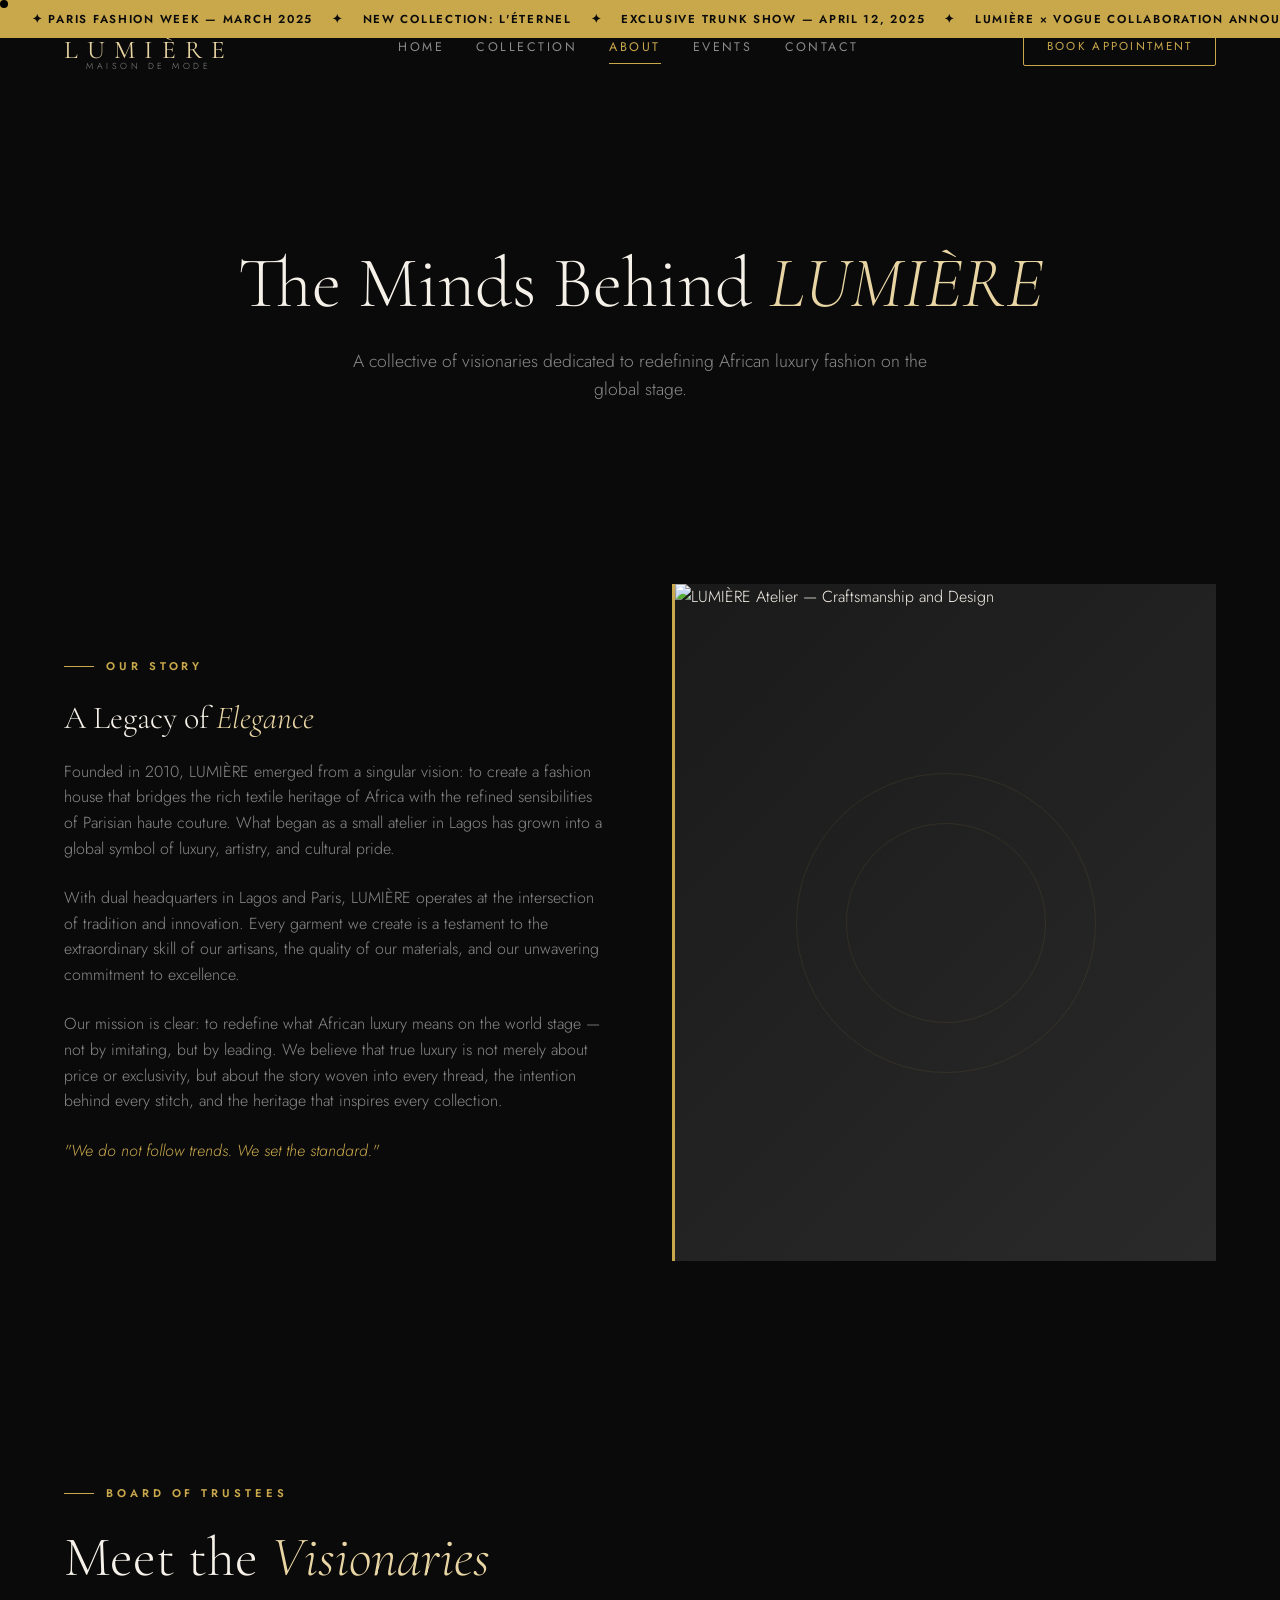
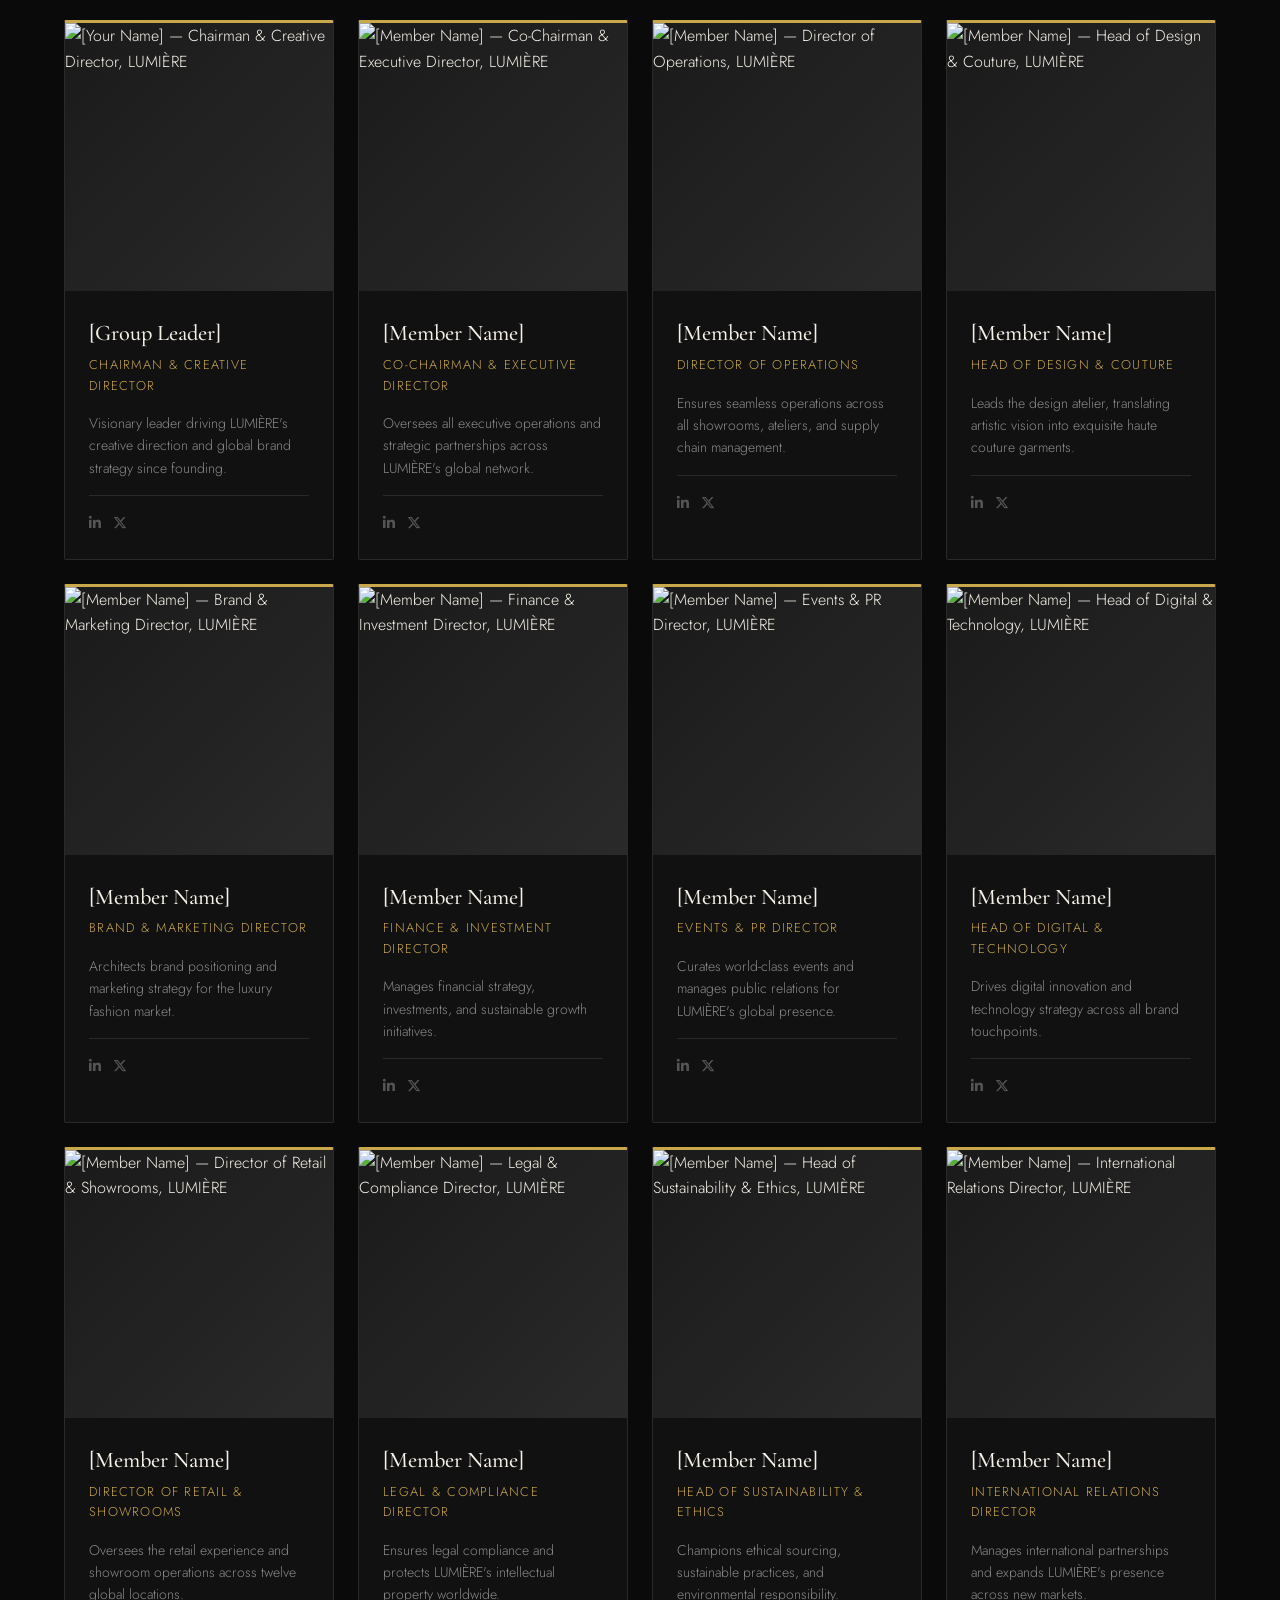
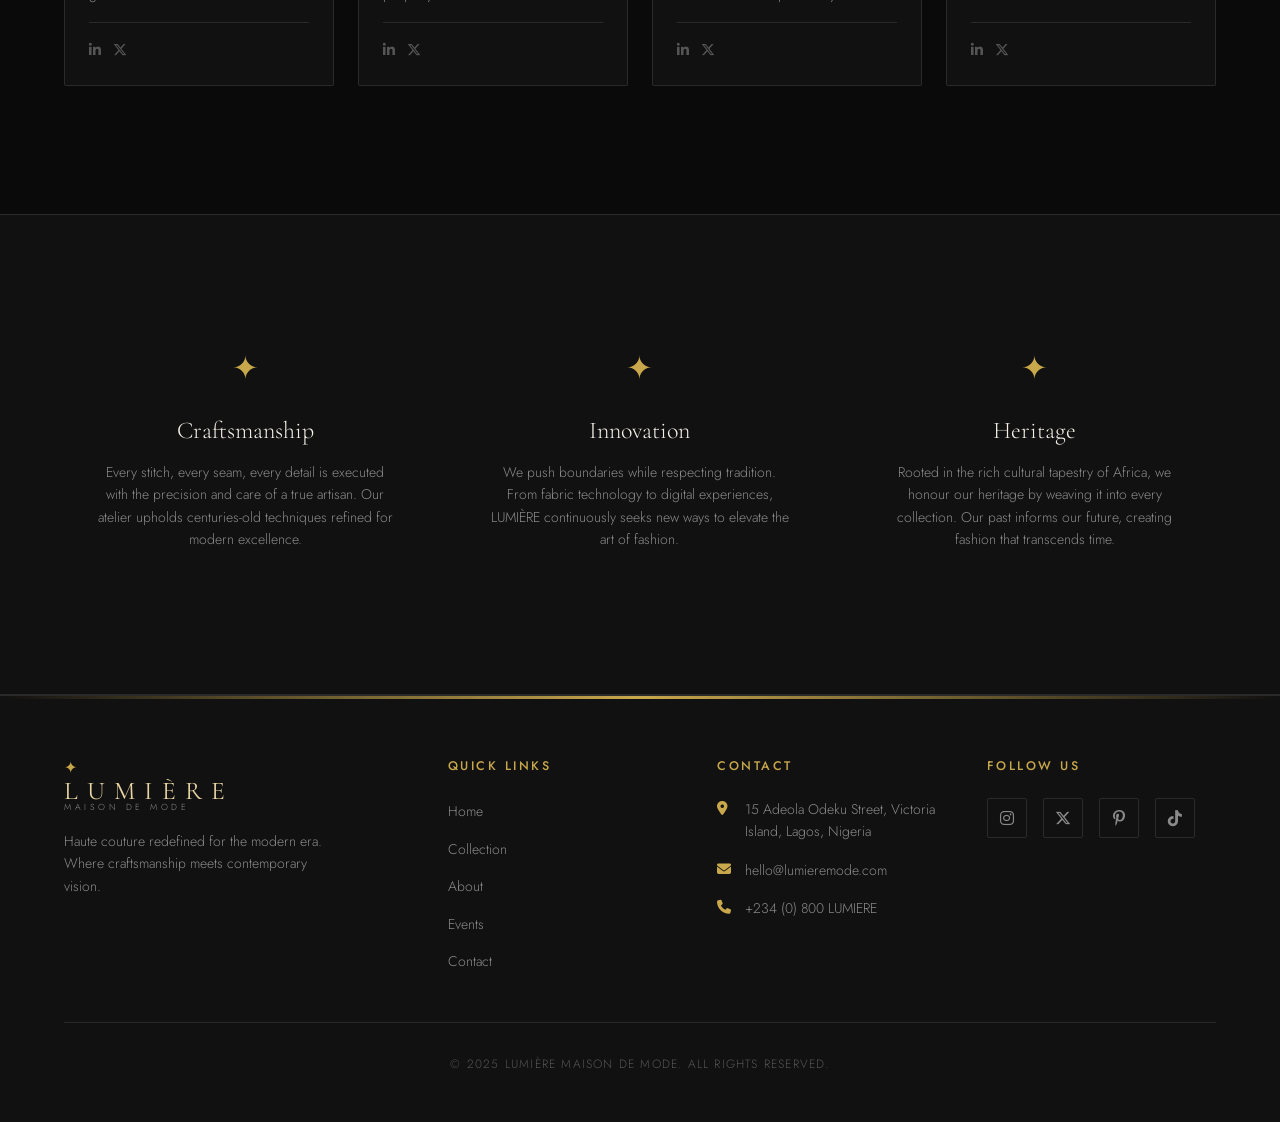
==== about.html @ 755206e6 "Initial commit: Complete LUMIÈRE fashion house website with Unsplash images" ====
<!DOCTYPE html>
<html lang="en">
<head>
  <meta charset="UTF-8">
  <meta name="viewport" content="width=device-width, initial-scale=1.0">
  <meta name="description" content="About LUMIÈRE — Meet the visionary Board of Trustees behind Africa's premier luxury fashion house.">
  <meta property="og:title" content="About — LUMIÈRE">
  <meta property="og:description" content="A collective of visionaries dedicated to redefining African luxury fashion on the global stage.">
  <meta name="theme-color" content="#0a0a0a">
  <link rel="icon" type="image/svg+xml" href="data:image/svg+xml,<svg xmlns='http://www.w3.org/2000/svg' viewBox='0 0 100 100'><text y='.9em' font-size='90' fill='%23C9A84C'>✦</text></svg>">
  <title>About — LUMIÈRE</title>
  <link rel="preconnect" href="https://fonts.googleapis.com">
  <link rel="preconnect" href="https://fonts.gstatic.com" crossorigin>
  <link href="https://fonts.googleapis.com/css2?family=Cormorant+Garamond:ital,wght@0,300;0,400;0,500;0,600;0,700;1,300;1,400;1,500;1,600;1,700&family=Jost:wght@300;400;500;600&display=swap" rel="stylesheet">
  <link rel="stylesheet" href="https://cdnjs.cloudflare.com/ajax/libs/font-awesome/6.5.0/css/all.min.css">
  <link rel="stylesheet" href="css/style.css">
</head>
<body>

  <!-- Preloader -->
  <div class="preloader">
    <div class="preloader-mark">✦</div>
    <div class="preloader-text">LUMIÈRE</div>
  </div>

  <!-- Navigation -->
  <nav class="navbar">
    <div class="container">
      <a href="index.html" class="logo">
        <span class="logo-mark">✦</span>
        <span class="logo-text">LUMIÈRE</span>
        <span class="logo-sub">MAISON DE MODE</span>
      </a>
      <ul class="nav-links">
        <li><a href="index.html">Home</a></li>
        <li><a href="products.html">Collection</a></li>
        <li><a href="about.html">About</a></li>
        <li><a href="events.html">Events</a></li>
        <li><a href="contact.html">Contact</a></li>
      </ul>
      <a href="contact.html#appointment" class="nav-cta">Book Appointment</a>
      <button class="hamburger" aria-label="Toggle menu">
        <span></span>
        <span></span>
        <span></span>
      </button>
    </div>
  </nav>

  <!-- Mobile Nav -->
  <div class="mobile-nav">
    <a href="index.html">Home</a>
    <a href="products.html">Collection</a>
    <a href="about.html">About</a>
    <a href="events.html">Events</a>
    <a href="contact.html">Contact</a>
    <a href="contact.html#appointment" class="nav-cta" style="margin-top: 1rem;">Book Appointment</a>
  </div>

  <!-- Marquee Ticker -->
  <div class="marquee-wrapper">
    <div class="marquee-track">
      <span>✦ PARIS FASHION WEEK — MARCH 2025 &nbsp;&nbsp; ✦ &nbsp;&nbsp; NEW COLLECTION: L'ÉTERNEL &nbsp;&nbsp; ✦ &nbsp;&nbsp; EXCLUSIVE TRUNK SHOW — APRIL 12, 2025 &nbsp;&nbsp; ✦ &nbsp;&nbsp; LUMIÈRE × VOGUE COLLABORATION ANNOUNCED &nbsp;&nbsp; ✦ &nbsp;&nbsp; SPRING/SUMMER LOOKBOOK NOW AVAILABLE &nbsp;&nbsp;</span>
    </div>
  </div>

  <main>

    <!-- ===== PAGE HERO ===== -->
    <section class="page-hero" style="background-image: url('https://images.unsplash.com/photo-1441986300917-64674bd600d8?auto=format&fit=crop&w=1920&q=90'); background-size: cover; background-position: center;">
      <div class="container">
        <h1>The Minds Behind <em>LUMIÈRE</em></h1>
        <p>A collective of visionaries dedicated to redefining African luxury fashion on the global stage.</p>
      </div>
    </section>

    <!-- ===== BRAND STORY ===== -->
    <section class="section">
      <div class="container">
        <div class="brand-story reveal">
          <div class="brand-story-text">
            <span class="section-label">OUR STORY</span>
            <h3>A Legacy of <em>Elegance</em></h3>
            <p>Founded in 2010, LUMIÈRE emerged from a singular vision: to create a fashion house that bridges the rich textile heritage of Africa with the refined sensibilities of Parisian haute couture. What began as a small atelier in Lagos has grown into a global symbol of luxury, artistry, and cultural pride.</p>
            <p>With dual headquarters in Lagos and Paris, LUMIÈRE operates at the intersection of tradition and innovation. Every garment we create is a testament to the extraordinary skill of our artisans, the quality of our materials, and our unwavering commitment to excellence.</p>
            <p>Our mission is clear: to redefine what African luxury means on the world stage — not by imitating, but by leading. We believe that true luxury is not merely about price or exclusivity, but about the story woven into every thread, the intention behind every stitch, and the heritage that inspires every collection.</p>
            <p style="color: var(--color-gold); font-style: italic;">"We do not follow trends. We set the standard."</p>
          </div>
          <div class="brand-story-decorative" style="height:auto;border-left:3px solid var(--color-gold);padding:0;">
            <img src="https://images.unsplash.com/photo-1558618666-fcd25c85cd64?auto=format&fit=crop&w=800&q=85" alt="LUMIÈRE Atelier — Craftsmanship and Design" loading="lazy" style="width:100%;aspect-ratio:4/5;object-fit:cover;">
          </div>
        </div>
      </div>
    </section>

    <!-- ===== BOARD OF TRUSTEES ===== -->
    <section class="section-lg" style="background: var(--color-bg);">
      <div class="container">
        <span class="section-label reveal">BOARD OF TRUSTEES</span>
        <h2 class="section-heading reveal">Meet the <em>Visionaries</em></h2>

        <!-- 
          BOARD OF TRUSTEES — IMAGE PLACEHOLDERS
          These portrait images are temporary placeholders from Unsplash.
          Replace each image src with the actual photo of the corresponding 
          group member before final submission.
          Simply upload your photos to the /images/ folder and update 
          the src attribute on each <img> tag in this section.
        -->
        <div class="board-grid">

          <!-- Member 1 -->
          <div class="member-card reveal">
            <div class="member-photo">
              <img src="https://images.unsplash.com/photo-1560250097-0b93528c311a?auto=format&fit=crop&w=500&q=85" alt="[Your Name] — Chairman & Creative Director, LUMIÈRE" loading="lazy" style="width:100%;height:100%;object-fit:cover;object-position:top center;">
            </div>
            <div class="member-info">
              <div class="member-name">[Group Leader]</div>
              <div class="member-title">Chairman & Creative Director</div>
              <p class="member-bio">Visionary leader driving LUMIÈRE's creative direction and global brand strategy since founding.</p>
              <div class="member-divider"></div>
              <div class="member-social">
                <a href="#" aria-label="LinkedIn"><i class="fa-brands fa-linkedin-in"></i></a>
                <a href="#" aria-label="Twitter"><i class="fa-brands fa-x-twitter"></i></a>
              </div>
            </div>
          </div>

          <!-- Member 2 -->
          <div class="member-card reveal">
            <div class="member-photo">
              <img src="https://images.unsplash.com/photo-1573496359142-b8d87734a5a2?auto=format&fit=crop&w=500&q=85" alt="[Member Name] — Co-Chairman & Executive Director, LUMIÈRE" loading="lazy" style="width:100%;height:100%;object-fit:cover;object-position:top center;">
            </div>
            <div class="member-info">
              <div class="member-name">[Member Name]</div>
              <div class="member-title">Co-Chairman & Executive Director</div>
              <p class="member-bio">Oversees all executive operations and strategic partnerships across LUMIÈRE's global network.</p>
              <div class="member-divider"></div>
              <div class="member-social">
                <a href="#" aria-label="LinkedIn"><i class="fa-brands fa-linkedin-in"></i></a>
                <a href="#" aria-label="Twitter"><i class="fa-brands fa-x-twitter"></i></a>
              </div>
            </div>
          </div>

          <!-- Member 3 -->
          <div class="member-card reveal">
            <div class="member-photo">
              <img src="https://images.unsplash.com/photo-1472099645785-5658abf4ff4e?auto=format&fit=crop&w=500&q=85" alt="[Member Name] — Director of Operations, LUMIÈRE" loading="lazy" style="width:100%;height:100%;object-fit:cover;object-position:top center;">
            </div>
            <div class="member-info">
              <div class="member-name">[Member Name]</div>
              <div class="member-title">Director of Operations</div>
              <p class="member-bio">Ensures seamless operations across all showrooms, ateliers, and supply chain management.</p>
              <div class="member-divider"></div>
              <div class="member-social">
                <a href="#" aria-label="LinkedIn"><i class="fa-brands fa-linkedin-in"></i></a>
                <a href="#" aria-label="Twitter"><i class="fa-brands fa-x-twitter"></i></a>
              </div>
            </div>
          </div>

          <!-- Member 4 -->
          <div class="member-card reveal">
            <div class="member-photo">
              <img src="https://images.unsplash.com/photo-1580489944761-15a19d654956?auto=format&fit=crop&w=500&q=85" alt="[Member Name] — Head of Design & Couture, LUMIÈRE" loading="lazy" style="width:100%;height:100%;object-fit:cover;object-position:top center;">
            </div>
            <div class="member-info">
              <div class="member-name">[Member Name]</div>
              <div class="member-title">Head of Design & Couture</div>
              <p class="member-bio">Leads the design atelier, translating artistic vision into exquisite haute couture garments.</p>
              <div class="member-divider"></div>
              <div class="member-social">
                <a href="#" aria-label="LinkedIn"><i class="fa-brands fa-linkedin-in"></i></a>
                <a href="#" aria-label="Twitter"><i class="fa-brands fa-x-twitter"></i></a>
              </div>
            </div>
          </div>

          <!-- Member 5 -->
          <div class="member-card reveal">
            <div class="member-photo">
              <img src="https://images.unsplash.com/photo-1598550874175-4d0ef436c909?auto=format&fit=crop&w=500&q=85" alt="[Member Name] — Brand & Marketing Director, LUMIÈRE" loading="lazy" style="width:100%;height:100%;object-fit:cover;object-position:top center;">
            </div>
            <div class="member-info">
              <div class="member-name">[Member Name]</div>
              <div class="member-title">Brand & Marketing Director</div>
              <p class="member-bio">Architects brand positioning and marketing strategy for the luxury fashion market.</p>
              <div class="member-divider"></div>
              <div class="member-social">
                <a href="#" aria-label="LinkedIn"><i class="fa-brands fa-linkedin-in"></i></a>
                <a href="#" aria-label="Twitter"><i class="fa-brands fa-x-twitter"></i></a>
              </div>
            </div>
          </div>

          <!-- Member 6 -->
          <div class="member-card reveal">
            <div class="member-photo">
              <img src="https://images.unsplash.com/photo-1519085360753-af0119f7cbe7?auto=format&fit=crop&w=500&q=85" alt="[Member Name] — Finance & Investment Director, LUMIÈRE" loading="lazy" style="width:100%;height:100%;object-fit:cover;object-position:top center;">
            </div>
            <div class="member-info">
              <div class="member-name">[Member Name]</div>
              <div class="member-title">Finance & Investment Director</div>
              <p class="member-bio">Manages financial strategy, investments, and sustainable growth initiatives.</p>
              <div class="member-divider"></div>
              <div class="member-social">
                <a href="#" aria-label="LinkedIn"><i class="fa-brands fa-linkedin-in"></i></a>
                <a href="#" aria-label="Twitter"><i class="fa-brands fa-x-twitter"></i></a>
              </div>
            </div>
          </div>

          <!-- Member 7 -->
          <div class="member-card reveal">
            <div class="member-photo">
              <img src="https://images.unsplash.com/photo-1614644147798-f8c0fc9da7f6?auto=format&fit=crop&w=500&q=85" alt="[Member Name] — Events & PR Director, LUMIÈRE" loading="lazy" style="width:100%;height:100%;object-fit:cover;object-position:top center;">
            </div>
            <div class="member-info">
              <div class="member-name">[Member Name]</div>
              <div class="member-title">Events & PR Director</div>
              <p class="member-bio">Curates world-class events and manages public relations for LUMIÈRE's global presence.</p>
              <div class="member-divider"></div>
              <div class="member-social">
                <a href="#" aria-label="LinkedIn"><i class="fa-brands fa-linkedin-in"></i></a>
                <a href="#" aria-label="Twitter"><i class="fa-brands fa-x-twitter"></i></a>
              </div>
            </div>
          </div>

          <!-- Member 8 -->
          <div class="member-card reveal">
            <div class="member-photo">
              <img src="https://images.unsplash.com/photo-1500648767791-00dcc994a43e?auto=format&fit=crop&w=500&q=85" alt="[Member Name] — Head of Digital & Technology, LUMIÈRE" loading="lazy" style="width:100%;height:100%;object-fit:cover;object-position:top center;">
            </div>
            <div class="member-info">
              <div class="member-name">[Member Name]</div>
              <div class="member-title">Head of Digital & Technology</div>
              <p class="member-bio">Drives digital innovation and technology strategy across all brand touchpoints.</p>
              <div class="member-divider"></div>
              <div class="member-social">
                <a href="#" aria-label="LinkedIn"><i class="fa-brands fa-linkedin-in"></i></a>
                <a href="#" aria-label="Twitter"><i class="fa-brands fa-x-twitter"></i></a>
              </div>
            </div>
          </div>

          <!-- Member 9 -->
          <div class="member-card reveal">
            <div class="member-photo">
              <img src="https://images.unsplash.com/photo-1607746882042-944635dfe10e?auto=format&fit=crop&w=500&q=85" alt="[Member Name] — Director of Retail & Showrooms, LUMIÈRE" loading="lazy" style="width:100%;height:100%;object-fit:cover;object-position:top center;">
            </div>
            <div class="member-info">
              <div class="member-name">[Member Name]</div>
              <div class="member-title">Director of Retail & Showrooms</div>
              <p class="member-bio">Oversees the retail experience and showroom operations across twelve global locations.</p>
              <div class="member-divider"></div>
              <div class="member-social">
                <a href="#" aria-label="LinkedIn"><i class="fa-brands fa-linkedin-in"></i></a>
                <a href="#" aria-label="Twitter"><i class="fa-brands fa-x-twitter"></i></a>
              </div>
            </div>
          </div>

          <!-- Member 10 -->
          <div class="member-card reveal">
            <div class="member-photo">
              <img src="https://images.unsplash.com/photo-1506794778202-cad84cf45f1d?auto=format&fit=crop&w=500&q=85" alt="[Member Name] — Legal & Compliance Director, LUMIÈRE" loading="lazy" style="width:100%;height:100%;object-fit:cover;object-position:top center;">
            </div>
            <div class="member-info">
              <div class="member-name">[Member Name]</div>
              <div class="member-title">Legal & Compliance Director</div>
              <p class="member-bio">Ensures legal compliance and protects LUMIÈRE's intellectual property worldwide.</p>
              <div class="member-divider"></div>
              <div class="member-social">
                <a href="#" aria-label="LinkedIn"><i class="fa-brands fa-linkedin-in"></i></a>
                <a href="#" aria-label="Twitter"><i class="fa-brands fa-x-twitter"></i></a>
              </div>
            </div>
          </div>

          <!-- Member 11 -->
          <div class="member-card reveal">
            <div class="member-photo">
              <img src="https://images.unsplash.com/photo-1567532939604-b6b5b0db2604?auto=format&fit=crop&w=500&q=85" alt="[Member Name] — Head of Sustainability & Ethics, LUMIÈRE" loading="lazy" style="width:100%;height:100%;object-fit:cover;object-position:top center;">
            </div>
            <div class="member-info">
              <div class="member-name">[Member Name]</div>
              <div class="member-title">Head of Sustainability & Ethics</div>
              <p class="member-bio">Champions ethical sourcing, sustainable practices, and environmental responsibility.</p>
              <div class="member-divider"></div>
              <div class="member-social">
                <a href="#" aria-label="LinkedIn"><i class="fa-brands fa-linkedin-in"></i></a>
                <a href="#" aria-label="Twitter"><i class="fa-brands fa-x-twitter"></i></a>
              </div>
            </div>
          </div>

          <!-- Member 12 -->
          <div class="member-card reveal">
            <div class="member-photo">
              <img src="https://images.unsplash.com/photo-1504257432389-52343af06ae3?auto=format&fit=crop&w=500&q=85" alt="[Member Name] — International Relations Director, LUMIÈRE" loading="lazy" style="width:100%;height:100%;object-fit:cover;object-position:top center;">
            </div>
            <div class="member-info">
              <div class="member-name">[Member Name]</div>
              <div class="member-title">International Relations Director</div>
              <p class="member-bio">Manages international partnerships and expands LUMIÈRE's presence across new markets.</p>
              <div class="member-divider"></div>
              <div class="member-social">
                <a href="#" aria-label="LinkedIn"><i class="fa-brands fa-linkedin-in"></i></a>
                <a href="#" aria-label="Twitter"><i class="fa-brands fa-x-twitter"></i></a>
              </div>
            </div>
          </div>

        </div>
      </div>
    </section>

    <!-- ===== VALUES ===== -->
    <section class="section" style="background: var(--color-surface); border-top: 1px solid var(--color-border); border-bottom: 1px solid var(--color-border);">
      <div class="container">
        <div class="values-grid">
          <div class="value-item reveal">
            <div class="value-icon">✦</div>
            <h3>Craftsmanship</h3>
            <p>Every stitch, every seam, every detail is executed with the precision and care of a true artisan. Our atelier upholds centuries-old techniques refined for modern excellence.</p>
          </div>
          <div class="value-item reveal">
            <div class="value-icon">✦</div>
            <h3>Innovation</h3>
            <p>We push boundaries while respecting tradition. From fabric technology to digital experiences, LUMIÈRE continuously seeks new ways to elevate the art of fashion.</p>
          </div>
          <div class="value-item reveal">
            <div class="value-icon">✦</div>
            <h3>Heritage</h3>
            <p>Rooted in the rich cultural tapestry of Africa, we honour our heritage by weaving it into every collection. Our past informs our future, creating fashion that transcends time.</p>
          </div>
        </div>
      </div>
    </section>

  </main>

  <!-- Footer -->
  <footer class="footer">
    <div class="container">
      <div class="footer-grid">
        <div class="footer-brand">
          <div class="logo">
            <span class="logo-mark">✦</span>
            <span class="logo-text">LUMIÈRE</span>
            <span class="logo-sub">MAISON DE MODE</span>
          </div>
          <p>Haute couture redefined for the modern era. Where craftsmanship meets contemporary vision.</p>
        </div>
        <div class="footer-links">
          <h4>Quick Links</h4>
          <ul>
            <li><a href="index.html">Home</a></li>
            <li><a href="products.html">Collection</a></li>
            <li><a href="about.html">About</a></li>
            <li><a href="events.html">Events</a></li>
            <li><a href="contact.html">Contact</a></li>
          </ul>
        </div>
        <div class="footer-contact">
          <h4>Contact</h4>
          <div class="footer-contact-item">
            <i class="fa-solid fa-location-dot"></i>
            <span>15 Adeola Odeku Street, Victoria Island, Lagos, Nigeria</span>
          </div>
          <div class="footer-contact-item">
            <i class="fa-solid fa-envelope"></i>
            <span>hello@lumieremode.com</span>
          </div>
          <div class="footer-contact-item">
            <i class="fa-solid fa-phone"></i>
            <span>+234 (0) 800 LUMIERE</span>
          </div>
        </div>
        <div class="footer-social">
          <h4>Follow Us</h4>
          <div class="footer-social-links">
            <a href="#" aria-label="Instagram"><i class="fa-brands fa-instagram"></i></a>
            <a href="#" aria-label="Twitter / X"><i class="fa-brands fa-x-twitter"></i></a>
            <a href="#" aria-label="Pinterest"><i class="fa-brands fa-pinterest-p"></i></a>
            <a href="#" aria-label="TikTok"><i class="fa-brands fa-tiktok"></i></a>
          </div>
        </div>
      </div>
      <div class="footer-bottom">
        <p>© 2025 LUMIÈRE Maison de Mode. All Rights Reserved.</p>
      </div>
    </div>
  </footer>

  <script src="js/main.js"></script>
</body>
</html>
---- css/style.css ----
/* ============================================
   LUMIÈRE — Maison de Mode
   Complete Stylesheet
   ============================================
   TABLE OF CONTENTS
   1. CSS Custom Properties (Variables)
   2. CSS Reset & Base
   3. Typography
   4. Layout Utilities
   5. Buttons
   6. Navigation
   7. Marquee Ticker
   8. Hero Sections
   9. Cards & Grid Components
   10. Forms & Inputs
   11. Modals & Overlays
   12. Footer
   13. Animations & Transitions
   14. Page-Specific: Home
   15. Page-Specific: Products
   16. Page-Specific: About
   17. Page-Specific: Events
   18. Page-Specific: Contact
   19. Page-Specific: DOM
   20. Responsive — Tablet (max-width: 1024px)
   21. Responsive — Mobile (max-width: 768px)
   22. Responsive — Small Mobile (max-width: 480px)
   ============================================ */

/* ============================================
   1. CSS Custom Properties (Variables)
   ============================================ */
:root {
  /* Colors */
  --color-bg: #0a0a0a;
  --color-surface: #111111;
  --color-surface-2: #1a1a1a;
  --color-border: #2a2a2a;
  --color-gold: #C9A84C;
  --color-gold-light: #E8D5A3;
  --color-gold-glow: rgba(201, 168, 76, 0.15);
  --color-text: #F5F0E8;
  --color-text-muted: #8A8A8A;
  --color-text-dim: #555555;
  --color-white: #ffffff;
  --color-danger: #e05555;

  /* Typography */
  --font-display: 'Cormorant Garamond', Georgia, serif;
  --font-body: 'Jost', sans-serif;

  --text-xs: 0.75rem;
  --text-sm: 0.875rem;
  --text-base: 1rem;
  --text-lg: 1.125rem;
  --text-xl: 1.25rem;
  --text-2xl: 1.5rem;
  --text-3xl: 2rem;
  --text-4xl: 2.75rem;
  --text-5xl: 3.75rem;
  --text-6xl: 5rem;
  --text-hero: clamp(3.5rem, 8vw, 7rem);

  --leading-tight: 1.1;
  --leading-normal: 1.6;
  --tracking-wide: 0.1em;
  --tracking-wider: 0.2em;
  --tracking-widest: 0.35em;

  /* Spacing */
  --space-1: 0.25rem;
  --space-2: 0.5rem;
  --space-3: 0.75rem;
  --space-4: 1rem;
  --space-6: 1.5rem;
  --space-8: 2rem;
  --space-10: 2.5rem;
  --space-12: 3rem;
  --space-16: 4rem;
  --space-20: 5rem;
  --space-24: 6rem;
  --space-32: 8rem;

  /* Layout */
  --container-max: 1320px;
  --container-padding: clamp(1.5rem, 5vw, 4rem);
  --border-radius: 2px;

  /* Shadows & Effects */
  --shadow-gold: 0 0 40px rgba(201, 168, 76, 0.12);
  --shadow-card: 0 8px 40px rgba(0, 0, 0, 0.5);

  /* Transitions */
  --transition-fast: 0.2s ease;
  --transition-base: 0.35s ease;
  --transition-slow: 0.6s cubic-bezier(0.25, 0.46, 0.45, 0.94);
}

/* ============================================
   2. CSS Reset & Base
   ============================================ */
*, *::before, *::after {
  box-sizing: border-box;
  margin: 0;
  padding: 0;
}

html {
  scroll-behavior: smooth;
  -webkit-text-size-adjust: 100%;
}

body {
  background: var(--color-bg);
  color: var(--color-text);
  font-family: var(--font-body);
  font-weight: 300;
  font-size: var(--text-base);
  line-height: var(--leading-normal);
  overflow-x: hidden;
  -webkit-font-smoothing: antialiased;
  -moz-osx-font-smoothing: grayscale;
}

img, picture, video, canvas, svg {
  display: block;
  max-width: 100%;
}

img {
  object-fit: cover;
  opacity: 0;
  transition: opacity 0.5s ease;
}

img.loaded {
  opacity: 1;
}

input, button, textarea, select {
  font: inherit;
}

a {
  text-decoration: none;
  color: inherit;
}

ul, ol {
  list-style: none;
}

button {
  cursor: pointer;
  border: none;
  background: none;
}

/* Custom Scrollbar */
::-webkit-scrollbar {
  width: 8px;
}

::-webkit-scrollbar-track {
  background: var(--color-bg);
}

::-webkit-scrollbar-thumb {
  background: var(--color-gold);
  border-radius: 4px;
}

::-webkit-scrollbar-thumb:hover {
  background: var(--color-gold-light);
}

/* Selection */
::selection {
  background: var(--color-gold);
  color: var(--color-bg);
}

::-moz-selection {
  background: var(--color-gold);
  color: var(--color-bg);
}

/* ============================================
   3. Typography
   ============================================ */
h1, h2, h3, h4, h5, h6 {
  font-family: var(--font-display);
  font-weight: 300;
  line-height: var(--leading-tight);
}

h1 { font-size: var(--text-hero); }
h2 { font-size: clamp(2.2rem, 5vw, 3.5rem); }
h3 { font-size: var(--text-3xl); }
h4 { font-size: var(--text-2xl); }
h5 { font-size: var(--text-xl); }
h6 { font-size: var(--text-lg); }

p {
  margin-bottom: var(--space-4);
  color: var(--color-text-muted);
}

em {
  font-style: italic;
  color: var(--color-gold-light);
}

.section-label {
  font-family: var(--font-body);
  font-weight: 600;
  font-size: 0.7rem;
  letter-spacing: var(--tracking-widest);
  text-transform: uppercase;
  color: var(--color-gold);
  display: flex;
  align-items: center;
  gap: 0.75rem;
  margin-bottom: var(--space-6);
}

.section-label::before {
  content: '';
  width: 30px;
  height: 1px;
  background: var(--color-gold);
}

.section-heading {
  font-family: var(--font-display);
  font-size: clamp(2.2rem, 5vw, 3.5rem);
  font-weight: 300;
  color: var(--color-text);
  line-height: var(--leading-tight);
  margin-bottom: var(--space-8);
}

/* ============================================
   4. Layout Utilities
   ============================================ */
.container {
  max-width: var(--container-max);
  margin: 0 auto;
  padding-left: var(--container-padding);
  padding-right: var(--container-padding);
}

.section {
  padding: var(--space-24) 0;
}

.section-lg {
  padding: var(--space-32) 0;
}

.text-center {
  text-align: center;
}

.flex {
  display: flex;
}

.flex-center {
  display: flex;
  align-items: center;
  justify-content: center;
}

.grid {
  display: grid;
}

/* ============================================
   5. Buttons
   ============================================ */
.btn-primary {
  display: inline-block;
  background: var(--color-gold);
  color: var(--color-bg);
  padding: 1rem 2.5rem;
  font-family: var(--font-body);
  font-weight: 600;
  font-size: 0.8rem;
  letter-spacing: var(--tracking-wider);
  text-transform: uppercase;
  border: none;
  border-radius: var(--border-radius);
  cursor: pointer;
  transition: all var(--transition-base);
  text-align: center;
}

.btn-primary:hover {
  background: var(--color-gold-light);
  transform: translateY(-2px);
  box-shadow: var(--shadow-gold);
}

.btn-primary:focus-visible {
  outline: 2px solid var(--color-gold);
  outline-offset: 3px;
}

.btn-outline {
  display: inline-block;
  border: 1px solid var(--color-gold);
  color: var(--color-gold);
  background: transparent;
  padding: 1rem 2.5rem;
  font-family: var(--font-body);
  font-weight: 600;
  font-size: 0.8rem;
  letter-spacing: var(--tracking-wider);
  text-transform: uppercase;
  border-radius: var(--border-radius);
  cursor: pointer;
  transition: all var(--transition-base);
  text-align: center;
}

.btn-outline:hover {
  background: var(--color-gold);
  color: var(--color-bg);
  transform: translateY(-2px);
  box-shadow: var(--shadow-gold);
}

.btn-outline:focus-visible {
  outline: 2px solid var(--color-gold);
  outline-offset: 3px;
}

.btn-ghost {
  display: inline-block;
  color: var(--color-text);
  background: transparent;
  border: none;
  padding: 1rem 0;
  font-family: var(--font-body);
  font-weight: 400;
  font-size: 0.8rem;
  letter-spacing: var(--tracking-wider);
  text-transform: uppercase;
  cursor: pointer;
  transition: all var(--transition-base);
}

.btn-ghost:hover {
  letter-spacing: 0.25em;
  color: var(--color-gold);
}

.btn-ghost:focus-visible {
  outline: 2px solid var(--color-gold);
  outline-offset: 3px;
}

.btn-sm {
  padding: 0.6rem 1.4rem;
  font-size: 0.72rem;
}

/* ============================================
   6. Navigation
   ============================================ */
.navbar {
  position: fixed;
  top: 0;
  left: 0;
  width: 100%;
  z-index: 1000;
  padding: 1.2rem 0;
  transition: all var(--transition-base);
}

.navbar.scrolled {
  background: rgba(10, 10, 10, 0.95);
  backdrop-filter: blur(20px);
  -webkit-backdrop-filter: blur(20px);
  border-bottom: 1px solid var(--color-border);
  padding: 0.8rem 0;
}

.navbar .container {
  display: flex;
  align-items: center;
  justify-content: space-between;
}

/* Logo */
.logo {
  display: flex;
  flex-direction: column;
  align-items: center;
  text-decoration: none;
  flex-shrink: 0;
}

.logo-mark {
  color: var(--color-gold);
  font-size: 1rem;
  line-height: 1;
  margin-bottom: 2px;
}

.logo-text {
  font-family: var(--font-display);
  font-size: 1.6rem;
  font-weight: 400;
  letter-spacing: 0.35em;
  color: var(--color-gold-light);
  line-height: 1;
}

.logo-sub {
  display: block;
  font-family: var(--font-body);
  font-weight: 300;
  font-size: 0.55rem;
  letter-spacing: 0.4em;
  color: var(--color-text-muted);
  text-transform: uppercase;
  text-align: center;
  margin-top: -4px;
}

/* Nav Links */
.nav-links {
  display: flex;
  align-items: center;
  gap: var(--space-8);
}

.nav-links a {
  font-family: var(--font-body);
  font-size: 0.78rem;
  font-weight: 400;
  letter-spacing: var(--tracking-wider);
  text-transform: uppercase;
  color: var(--color-text-muted);
  position: relative;
  padding: 0.5rem 0;
  transition: color var(--transition-base);
}

.nav-links a::after {
  content: '';
  position: absolute;
  bottom: 0;
  left: 0;
  width: 0;
  height: 1px;
  background: var(--color-gold);
  transition: width var(--transition-base);
}

.nav-links a:hover,
.nav-links a.active {
  color: var(--color-gold);
}

.nav-links a:hover::after,
.nav-links a.active::after {
  width: 100%;
}

/* Nav CTA */
.nav-cta {
  border: 1px solid var(--color-gold);
  color: var(--color-gold);
  background: transparent;
  padding: 0.6rem 1.4rem;
  font-family: var(--font-body);
  font-size: 0.72rem;
  font-weight: 400;
  letter-spacing: var(--tracking-wider);
  text-transform: uppercase;
  transition: all var(--transition-base);
  border-radius: var(--border-radius);
  display: inline-block;
}

.nav-cta:hover {
  background: var(--color-gold);
  color: var(--color-bg);
}

/* Hamburger */
.hamburger {
  display: none;
  flex-direction: column;
  justify-content: center;
  align-items: center;
  width: 30px;
  height: 24px;
  cursor: pointer;
  z-index: 1100;
  position: relative;
}

.hamburger span {
  display: block;
  width: 100%;
  height: 1.5px;
  background: var(--color-text);
  transition: all var(--transition-base);
  position: absolute;
}

.hamburger span:nth-child(1) { top: 0; }
.hamburger span:nth-child(2) { top: 50%; transform: translateY(-50%); }
.hamburger span:nth-child(3) { bottom: 0; }

.hamburger.active span:nth-child(1) {
  top: 50%;
  transform: translateY(-50%) rotate(45deg);
}

.hamburger.active span:nth-child(2) {
  opacity: 0;
}

.hamburger.active span:nth-child(3) {
  bottom: 50%;
  transform: translateY(50%) rotate(-45deg);
}

/* Mobile Nav Overlay */
.mobile-nav {
  position: fixed;
  top: 0;
  left: 0;
  width: 100%;
  height: 100%;
  background: rgba(10, 10, 10, 0.98);
  z-index: 1050;
  display: flex;
  flex-direction: column;
  align-items: center;
  justify-content: center;
  gap: var(--space-8);
  opacity: 0;
  visibility: hidden;
  transition: all var(--transition-slow);
}

.mobile-nav.open {
  opacity: 1;
  visibility: visible;
}

.mobile-nav a {
  font-family: var(--font-display);
  font-size: 2rem;
  font-weight: 300;
  color: var(--color-text);
  letter-spacing: var(--tracking-wide);
  opacity: 0;
  transform: translateY(30px);
  transition: all var(--transition-slow);
}

.mobile-nav.open a {
  opacity: 1;
  transform: translateY(0);
}

.mobile-nav.open a:nth-child(1) { transition-delay: 0.1s; }
.mobile-nav.open a:nth-child(2) { transition-delay: 0.15s; }
.mobile-nav.open a:nth-child(3) { transition-delay: 0.2s; }
.mobile-nav.open a:nth-child(4) { transition-delay: 0.25s; }
.mobile-nav.open a:nth-child(5) { transition-delay: 0.3s; }
.mobile-nav.open a:nth-child(6) { transition-delay: 0.35s; }

.mobile-nav a:hover {
  color: var(--color-gold);
}

/* ============================================
   7. Marquee Ticker
   ============================================ */
.marquee-wrapper {
  width: 100%;
  overflow: hidden;
  background: var(--color-gold);
  padding: 10px 0;
  position: relative;
  z-index: 999;
}

.marquee-track {
  display: flex;
  width: max-content;
  animation: marquee-scroll 40s linear infinite;
}

.marquee-track span {
  display: inline-block;
  white-space: nowrap;
  color: #0a0a0a;
  font-family: var(--font-body);
  font-size: 0.72rem;
  font-weight: 600;
  letter-spacing: 0.15em;
  text-transform: uppercase;
  padding: 0 var(--space-8);
}

@keyframes marquee-scroll {
  0% { transform: translateX(0); }
  100% { transform: translateX(-50%); }
}

/* ============================================
   8. Hero Sections
   ============================================ */
.hero {
  min-height: 100vh;
  display: flex;
  align-items: center;
  position: relative;
  overflow: hidden;
}

.hero::before {
  content: '';
  position: absolute;
  top: 0;
  left: 0;
  width: 100%;
  height: 100%;
  background: linear-gradient(
    135deg,
    rgba(10,10,10,0.85) 0%,
    rgba(10,10,10,0.5) 50%,
    rgba(10,10,10,0.75) 100%
  );
  pointer-events: none;
  z-index: 1;
}

.hero-watermark {
  position: absolute;
  top: -5%;
  right: -5%;
  font-family: var(--font-display);
  font-size: 25vw;
  font-weight: 700;
  color: rgba(255, 255, 255, 0.02);
  line-height: 1;
  pointer-events: none;
  z-index: 0;
  user-select: none;
}

.hero-content {
  position: relative;
  z-index: 2;
  max-width: 800px;
}

.hero h1 {
  margin-bottom: var(--space-6);
}

.hero h1 .line {
  display: block;
}

.hero-subtitle {
  font-family: var(--font-body);
  font-weight: 300;
  font-size: 1.1rem;
  color: var(--color-text-muted);
  max-width: 480px;
  margin-bottom: var(--space-10);
  line-height: var(--leading-normal);
}

.hero-buttons {
  display: flex;
  align-items: center;
  gap: var(--space-8);
  flex-wrap: wrap;
}

/* Scroll Indicator */
.scroll-indicator {
  position: absolute;
  bottom: var(--space-10);
  left: 50%;
  transform: translateX(-50%);
  z-index: 2;
  display: flex;
  flex-direction: column;
  align-items: center;
  gap: var(--space-2);
  animation: bounce 2s infinite;
}

.scroll-indicator span {
  font-size: 0.65rem;
  letter-spacing: var(--tracking-wider);
  text-transform: uppercase;
  color: var(--color-text-dim);
}

.scroll-indicator i {
  color: var(--color-gold);
  font-size: 1.2rem;
}

@keyframes bounce {
  0%, 20%, 50%, 80%, 100% { transform: translateX(-50%) translateY(0); }
  40% { transform: translateX(-50%) translateY(-10px); }
  60% { transform: translateX(-50%) translateY(-5px); }
}

/* Page Hero (shorter, for inner pages) */
.page-hero {
  min-height: 50vh;
  display: flex;
  align-items: center;
  justify-content: center;
  text-align: center;
  position: relative;
  overflow: hidden;
  padding-top: 120px;
}

.page-hero::before {
  content: '';
  position: absolute;
  top: 0;
  left: 0;
  width: 100%;
  height: 100%;
  background: linear-gradient(
    135deg,
    rgba(10,10,10,0.85) 0%,
    rgba(10,10,10,0.5) 50%,
    rgba(10,10,10,0.75) 100%
  );
  pointer-events: none;
  z-index: 1;
}

.page-hero .container {
  position: relative;
  z-index: 2;
}

.page-hero h1 {
  font-size: clamp(2.5rem, 6vw, 4.5rem);
  margin-bottom: var(--space-6);
}

.page-hero p {
  font-size: 1.1rem;
  color: var(--color-text-muted);
  max-width: 600px;
  margin: 0 auto;
}

/* Hero animation classes */
.hero-anim {
  opacity: 0;
  transform: translateY(40px);
  transition: opacity 0.9s cubic-bezier(0.25, 0.46, 0.45, 0.94),
              transform 0.9s cubic-bezier(0.25, 0.46, 0.45, 0.94);
}

.hero-anim.visible {
  opacity: 1;
  transform: translateY(0);
}

/* ============================================
   9. Cards & Grid Components
   ============================================ */

/* Placeholder Image */
.placeholder-img {
  width: 100%;
  height: 100%;
  background: linear-gradient(135deg, #1a1a1a, #2a2a2a);
  display: flex;
  align-items: center;
  justify-content: center;
  color: var(--color-gold);
  font-size: 2rem;
  position: relative;
}

.placeholder-img::after {
  content: '✦';
  font-size: 2.5rem;
  opacity: 0.3;
}

/* Generic Card */
.card {
  background: var(--color-surface);
  border: 1px solid var(--color-border);
  border-radius: var(--border-radius);
  overflow: hidden;
  transition: all var(--transition-base);
}

.card:hover {
  border-color: var(--color-gold);
  transform: translateY(-4px);
  box-shadow: var(--shadow-card);
}

/* ============================================
   10. Forms & Inputs
   ============================================ */
.form-group {
  margin-bottom: var(--space-6);
}

.form-label {
  display: block;
  font-family: var(--font-body);
  font-weight: 500;
  font-size: 0.78rem;
  letter-spacing: var(--tracking-wider);
  text-transform: uppercase;
  color: var(--color-text-muted);
  margin-bottom: 0.4rem;
}

.form-input,
.form-select,
.form-textarea {
  width: 100%;
  background: var(--color-surface-2);
  border: 1px solid var(--color-border);
  color: var(--color-text);
  padding: 0.875rem 1.2rem;
  font-family: var(--font-body);
  font-size: 0.95rem;
  border-radius: var(--border-radius);
  outline: none;
  transition: all var(--transition-base);
}

.form-input:focus,
.form-select:focus,
.form-textarea:focus {
  border-color: var(--color-gold);
  box-shadow: 0 0 0 3px var(--color-gold-glow);
}

.form-input::placeholder,
.form-textarea::placeholder {
  color: var(--color-text-dim);
}

.form-input.error,
.form-select.error,
.form-textarea.error {
  border-color: var(--color-danger);
}

.form-error {
  color: var(--color-danger);
  font-size: var(--text-xs);
  margin-top: var(--space-1);
  display: none;
}

.form-error.visible {
  display: block;
}

.form-textarea {
  min-height: 150px;
  resize: vertical;
}

.form-select {
  appearance: none;
  -webkit-appearance: none;
  background-image: url("data:image/svg+xml,%3Csvg xmlns='http://www.w3.org/2000/svg' width='12' height='8'%3E%3Cpath d='M1 1l5 5 5-5' stroke='%238A8A8A' fill='none' stroke-width='1.5'/%3E%3C/svg%3E");
  background-repeat: no-repeat;
  background-position: right 1.2rem center;
  padding-right: 3rem;
}

.char-counter {
  text-align: right;
  font-size: var(--text-xs);
  color: var(--color-text-dim);
  margin-top: var(--space-1);
}

/* ============================================
   11. Modals & Overlays
   ============================================ */
.modal-overlay {
  position: fixed;
  top: 0;
  left: 0;
  width: 100%;
  height: 100%;
  background: rgba(0, 0, 0, 0.85);
  z-index: 9999;
  display: flex;
  align-items: center;
  justify-content: center;
  opacity: 0;
  visibility: hidden;
  transition: all var(--transition-base);
  padding: var(--space-4);
}

.modal-overlay.active {
  opacity: 1;
  visibility: visible;
}

.modal {
  background: var(--color-surface);
  border: 1px solid var(--color-border);
  border-radius: var(--border-radius);
  max-width: 600px;
  width: 100%;
  max-height: 90vh;
  overflow-y: auto;
  padding: var(--space-10);
  position: relative;
  transform: translateY(30px);
  transition: transform var(--transition-slow);
}

.modal-overlay.active .modal {
  transform: translateY(0);
}

.modal-close {
  position: absolute;
  top: var(--space-4);
  right: var(--space-4);
  color: var(--color-text-muted);
  font-size: 1.5rem;
  cursor: pointer;
  transition: color var(--transition-fast);
  background: none;
  border: none;
  width: 40px;
  height: 40px;
  display: flex;
  align-items: center;
  justify-content: center;
}

.modal-close:hover {
  color: var(--color-gold);
}

.modal h3 {
  font-family: var(--font-display);
  font-size: var(--text-3xl);
  margin-bottom: var(--space-2);
}

.modal .price {
  color: var(--color-gold);
  font-size: var(--text-xl);
  margin-bottom: var(--space-6);
}

/* ============================================
   12. Footer
   ============================================ */
.footer {
  background: var(--color-surface);
  border-top: 1px solid var(--color-border);
  position: relative;
  padding-top: var(--space-16);
  padding-bottom: var(--space-8);
}

.footer::before {
  content: '';
  position: absolute;
  top: 0;
  left: 0;
  width: 100%;
  height: 3px;
  background: linear-gradient(90deg, transparent, var(--color-gold), transparent);
}

.footer-grid {
  display: grid;
  grid-template-columns: 1.5fr 1fr 1fr 1fr;
  gap: var(--space-10);
  margin-bottom: var(--space-12);
}

.footer-brand .logo {
  align-items: flex-start;
  margin-bottom: var(--space-4);
}

.footer-brand p {
  font-size: var(--text-sm);
  color: var(--color-text-muted);
  max-width: 280px;
}

.footer h4 {
  font-family: var(--font-body);
  font-weight: 500;
  font-size: 0.78rem;
  letter-spacing: var(--tracking-wider);
  text-transform: uppercase;
  color: var(--color-gold);
  margin-bottom: var(--space-6);
}

.footer-links ul {
  display: flex;
  flex-direction: column;
  gap: var(--space-3);
}

.footer-links a {
  font-size: var(--text-sm);
  color: var(--color-text-muted);
  transition: color var(--transition-fast);
}

.footer-links a:hover {
  color: var(--color-gold);
}

.footer-contact-item {
  display: flex;
  align-items: flex-start;
  gap: var(--space-3);
  margin-bottom: var(--space-4);
  font-size: var(--text-sm);
  color: var(--color-text-muted);
}

.footer-contact-item i {
  color: var(--color-gold);
  margin-top: 3px;
  width: 16px;
  flex-shrink: 0;
}

.footer-social-links {
  display: flex;
  gap: var(--space-4);
}

.footer-social-links a {
  display: flex;
  align-items: center;
  justify-content: center;
  width: 40px;
  height: 40px;
  border: 1px solid var(--color-border);
  color: var(--color-text-muted);
  transition: all var(--transition-base);
  border-radius: var(--border-radius);
}

.footer-social-links a:hover {
  border-color: var(--color-gold);
  color: var(--color-gold);
  transform: translateY(-2px);
}

.footer-bottom {
  border-top: 1px solid var(--color-border);
  padding-top: var(--space-8);
  text-align: center;
}

.footer-bottom p {
  font-size: var(--text-xs);
  letter-spacing: var(--tracking-wide);
  color: var(--color-text-dim);
  text-transform: uppercase;
}

/* ============================================
   13. Animations & Transitions
   ============================================ */

/* Scroll Reveal */
.reveal {
  opacity: 0;
  transform: translateY(30px);
  transition: opacity 0.7s cubic-bezier(0.25, 0.46, 0.45, 0.94),
              transform 0.7s cubic-bezier(0.25, 0.46, 0.45, 0.94);
}

.reveal.is-visible {
  opacity: 1;
  transform: translateY(0);
}

/* Stagger children */
.reveal-stagger > *:nth-child(1) { transition-delay: 0s; }
.reveal-stagger > *:nth-child(2) { transition-delay: 0.1s; }
.reveal-stagger > *:nth-child(3) { transition-delay: 0.2s; }
.reveal-stagger > *:nth-child(4) { transition-delay: 0.3s; }
.reveal-stagger > *:nth-child(5) { transition-delay: 0.4s; }
.reveal-stagger > *:nth-child(6) { transition-delay: 0.5s; }

/* Preloader */
.preloader {
  position: fixed;
  top: 0;
  left: 0;
  width: 100%;
  height: 100%;
  background: var(--color-bg);
  z-index: 99999;
  display: flex;
  flex-direction: column;
  align-items: center;
  justify-content: center;
  transition: opacity 0.6s ease, visibility 0.6s ease;
}

.preloader.hidden {
  opacity: 0;
  visibility: hidden;
}

.preloader-text {
  font-family: var(--font-display);
  font-size: var(--text-3xl);
  letter-spacing: var(--tracking-widest);
  color: var(--color-gold-light);
  animation: preloader-pulse 1.5s ease-in-out infinite;
}

.preloader-mark {
  color: var(--color-gold);
  font-size: var(--text-xl);
  margin-bottom: var(--space-4);
  animation: preloader-pulse 1.5s ease-in-out infinite;
}

@keyframes preloader-pulse {
  0%, 100% { opacity: 0.3; }
  50% { opacity: 1; }
}

/* Custom Cursor */
.custom-cursor {
  width: 8px;
  height: 8px;
  background: var(--color-gold);
  border-radius: 50%;
  position: fixed;
  top: 0;
  left: 0;
  pointer-events: none;
  z-index: 100000;
  transition: width 0.3s ease, height 0.3s ease, margin 0.3s ease;
  mix-blend-mode: difference;
}

.custom-cursor.active {
  width: 30px;
  height: 30px;
  margin-left: -11px;
  margin-top: -11px;
  background: rgba(201, 168, 76, 0.3);
}

/* ============================================
   14. Page-Specific: Home
   ============================================ */

/* Stats Bar */
.stats-bar {
  background: var(--color-surface);
  border-top: 1px solid var(--color-border);
  border-bottom: 1px solid var(--color-border);
  padding: var(--space-10) 0;
}

.stats-grid {
  display: flex;
  justify-content: space-around;
  align-items: center;
  flex-wrap: wrap;
  gap: var(--space-8);
}

.stat-item {
  text-align: center;
  position: relative;
}

.stat-item:not(:last-child)::after {
  content: '';
  position: absolute;
  right: calc(-1 * var(--space-4));
  top: 50%;
  transform: translateY(-50%);
  width: 1px;
  height: 40px;
  background: var(--color-border);
}

.stat-number {
  font-family: var(--font-display);
  font-size: var(--text-4xl);
  font-weight: 300;
  color: var(--color-gold);
  line-height: 1;
  margin-bottom: var(--space-2);
}

.stat-label {
  font-family: var(--font-body);
  font-weight: 300;
  font-size: var(--text-sm);
  color: var(--color-text-muted);
  letter-spacing: var(--tracking-wide);
}

/* Featured Collection */
.featured-grid {
  display: grid;
  grid-template-columns: 1fr 1fr;
  grid-template-rows: 1fr 1fr;
  gap: var(--space-6);
  margin-bottom: var(--space-10);
}

.featured-card {
  position: relative;
  overflow: hidden;
  border-radius: var(--border-radius);
  cursor: pointer;
}

.featured-card:first-child {
  grid-row: 1 / 3;
}

.featured-card .card-image {
  width: 100%;
  height: 100%;
  min-height: 350px;
  background: linear-gradient(135deg, #1a1a1a, #2a2a2a);
  display: flex;
  align-items: center;
  justify-content: center;
  transition: transform var(--transition-slow);
}

.featured-card .card-image .placeholder-icon {
  font-size: 3rem;
  color: var(--color-gold);
  opacity: 0.2;
}

.featured-card:hover .card-image {
  transform: scale(1.05);
}

.featured-card .card-overlay {
  position: absolute;
  bottom: 0;
  left: 0;
  width: 100%;
  padding: var(--space-8);
  background: linear-gradient(transparent, rgba(10, 10, 10, 0.85));
  transform: translateY(100%);
  transition: transform var(--transition-slow);
}

.featured-card:hover .card-overlay {
  transform: translateY(0);
}

.featured-card:hover {
  box-shadow: inset 0 0 0 1px var(--color-gold);
}

.card-overlay h3 {
  font-family: var(--font-display);
  font-size: var(--text-2xl);
  color: var(--color-white);
  margin-bottom: var(--space-2);
}

.card-overlay .card-price {
  color: var(--color-gold);
  font-size: var(--text-base);
  margin-bottom: var(--space-4);
}

.card-overlay .card-link {
  color: var(--color-text);
  font-size: 0.8rem;
  letter-spacing: var(--tracking-wider);
  text-transform: uppercase;
  transition: color var(--transition-fast);
}

.card-overlay .card-link:hover {
  color: var(--color-gold);
}

/* Brand Statement */
.brand-statement {
  padding: var(--space-32) 0;
  text-align: center;
  position: relative;
  overflow: hidden;
}

.brand-statement .quote-mark {
  font-family: var(--font-display);
  font-size: 8rem;
  color: var(--color-gold);
  opacity: 0.3;
  position: absolute;
  top: var(--space-10);
  left: 50%;
  transform: translateX(-50%);
  line-height: 1;
  pointer-events: none;
}

.brand-statement blockquote {
  font-family: var(--font-display);
  font-style: italic;
  font-size: clamp(1.8rem, 4vw, 3rem);
  font-weight: 300;
  color: var(--color-text);
  max-width: 800px;
  margin: 0 auto var(--space-8);
  line-height: var(--leading-tight);
  position: relative;
  z-index: 1;
}

.brand-statement .attribution {
  font-family: var(--font-body);
  font-weight: 300;
  font-size: 0.85rem;
  letter-spacing: var(--tracking-wider);
  color: var(--color-text-muted);
}

/* Events Preview */
.events-preview-grid {
  display: grid;
  grid-template-columns: repeat(3, 1fr);
  gap: var(--space-6);
  margin-bottom: var(--space-10);
}

.event-preview-card {
  background: var(--color-surface);
  border: 1px solid var(--color-border);
  padding: var(--space-8);
  transition: all var(--transition-base);
  border-radius: var(--border-radius);
}

.event-preview-card:hover {
  border-color: var(--color-gold);
  transform: translateY(-4px);
  box-shadow: var(--shadow-card);
}

.event-date-block {
  margin-bottom: var(--space-6);
}

.event-date-block .day {
  font-family: var(--font-display);
  font-size: var(--text-4xl);
  font-weight: 300;
  color: var(--color-gold);
  line-height: 1;
}

.event-date-block .month-year {
  font-family: var(--font-body);
  font-size: var(--text-sm);
  color: var(--color-text-muted);
  letter-spacing: var(--tracking-wide);
}

.event-preview-card h3 {
  font-size: var(--text-xl);
  font-weight: 500;
  margin-bottom: var(--space-2);
}

.event-preview-card .event-location {
  font-size: var(--text-sm);
  color: var(--color-text-dim);
  margin-bottom: var(--space-4);
}

.event-preview-card .event-desc {
  font-size: var(--text-sm);
  color: var(--color-text-muted);
  margin-bottom: var(--space-6);
}

/* Newsletter */
.newsletter {
  background: var(--color-surface);
  border-left: 3px solid var(--color-gold);
  padding: var(--space-12);
  display: flex;
  align-items: center;
  justify-content: space-between;
  gap: var(--space-10);
  flex-wrap: wrap;
}

.newsletter-content {
  max-width: 480px;
}

.newsletter-content h3 {
  font-size: var(--text-3xl);
  margin-bottom: var(--space-4);
}

.newsletter-content p {
  font-size: var(--text-sm);
  margin-bottom: 0;
}

.newsletter-form {
  display: flex;
  gap: var(--space-4);
  flex: 1;
  max-width: 480px;
}

.newsletter-form .form-input {
  flex: 1;
}

.newsletter-message {
  font-size: var(--text-sm);
  margin-top: var(--space-3);
  opacity: 0;
  transition: opacity var(--transition-base);
}

.newsletter-message.visible {
  opacity: 1;
}

.newsletter-message.success {
  color: var(--color-gold);
}

.newsletter-message.error {
  color: var(--color-danger);
}

/* ============================================
   15. Page-Specific: Products
   ============================================ */

/* Filter Bar */
.filter-bar {
  padding: var(--space-6) 0;
  border-bottom: 1px solid var(--color-border);
  position: sticky;
  top: 70px;
  background: var(--color-bg);
  z-index: 100;
  transition: all var(--transition-base);
}

.filter-pills {
  display: flex;
  flex-wrap: wrap;
  gap: var(--space-3);
  justify-content: center;
}

.filter-pill {
  padding: 0.5rem 1.2rem;
  border: 1px solid var(--color-border);
  color: var(--color-text-muted);
  font-family: var(--font-body);
  font-size: 0.75rem;
  font-weight: 400;
  letter-spacing: var(--tracking-wider);
  text-transform: uppercase;
  background: transparent;
  cursor: pointer;
  transition: all var(--transition-base);
  border-radius: var(--border-radius);
}

.filter-pill:hover {
  border-color: var(--color-gold);
  color: var(--color-gold);
}

.filter-pill.active {
  background: var(--color-gold);
  border-color: var(--color-gold);
  color: var(--color-bg);
}

/* Product Grid */
.product-grid {
  display: grid;
  grid-template-columns: repeat(auto-fill, minmax(260px, 1fr));
  gap: var(--space-6);
  padding: var(--space-12) 0;
}

.product-card {
  opacity: 1;
  transition: opacity var(--transition-base);
}

.product-card.hidden {
  display: none;
}

.product-card-image {
  position: relative;
  aspect-ratio: 3/4;
  overflow: hidden;
  background: linear-gradient(135deg, #1a1a1a, #2a2a2a);
  border-radius: var(--border-radius);
}

.product-card-image .placeholder-icon {
  position: absolute;
  top: 50%;
  left: 50%;
  transform: translate(-50%, -50%);
  font-size: 2.5rem;
  color: var(--color-gold);
  opacity: 0.15;
  transition: transform var(--transition-slow);
}

.product-card:hover .placeholder-icon {
  transform: translate(-50%, -50%) scale(1.08);
}

.product-wishlist {
  position: absolute;
  top: var(--space-4);
  right: var(--space-4);
  width: 36px;
  height: 36px;
  display: flex;
  align-items: center;
  justify-content: center;
  background: rgba(10, 10, 10, 0.6);
  border: none;
  color: var(--color-text-muted);
  font-size: 0.9rem;
  cursor: pointer;
  transition: all var(--transition-fast);
  border-radius: var(--border-radius);
  z-index: 2;
}

.product-wishlist:hover,
.product-wishlist.active {
  color: var(--color-gold);
}

.product-quick-view {
  position: absolute;
  bottom: 0;
  left: 0;
  width: 100%;
  padding: var(--space-4);
  display: flex;
  justify-content: center;
  opacity: 0;
  transform: translateY(10px);
  transition: all var(--transition-base);
  z-index: 2;
}

.product-card:hover .product-quick-view {
  opacity: 1;
  transform: translateY(0);
}

.product-quick-view button {
  background: rgba(10, 10, 10, 0.85);
  border: 1px solid var(--color-gold);
  color: var(--color-gold);
  padding: 0.6rem 1.5rem;
  font-family: var(--font-body);
  font-size: 0.72rem;
  letter-spacing: var(--tracking-wider);
  text-transform: uppercase;
  cursor: pointer;
  transition: all var(--transition-fast);
}

.product-quick-view button:hover {
  background: var(--color-gold);
  color: var(--color-bg);
}

.product-card-body {
  padding: var(--space-4) 0;
}

.product-category {
  font-family: var(--font-body);
  font-weight: 500;
  font-size: 0.65rem;
  letter-spacing: var(--tracking-widest);
  text-transform: uppercase;
  color: var(--color-gold);
  margin-bottom: var(--space-2);
}

.product-name {
  font-family: var(--font-display);
  font-weight: 500;
  font-size: 1.2rem;
  color: var(--color-text);
  margin-bottom: var(--space-2);
}

.product-price {
  font-family: var(--font-body);
  font-weight: 400;
  font-size: var(--text-base);
  color: var(--color-gold);
}

/* Quick View Modal extras */
.modal-product-image {
  width: 100%;
  aspect-ratio: 4/3;
  background: linear-gradient(135deg, #1a1a1a, #2a2a2a);
  display: flex;
  align-items: center;
  justify-content: center;
  margin-bottom: var(--space-6);
  border-radius: var(--border-radius);
}

.modal-product-image .placeholder-icon {
  font-size: 3rem;
  color: var(--color-gold);
  opacity: 0.2;
}

.modal-description {
  color: var(--color-text-muted);
  font-size: var(--text-sm);
  margin-bottom: var(--space-6);
}

.size-selector {
  display: flex;
  gap: var(--space-3);
  margin-bottom: var(--space-8);
}

.size-selector label {
  font-family: var(--font-body);
  font-size: var(--text-xs);
  letter-spacing: var(--tracking-wider);
  color: var(--color-text-muted);
  margin-bottom: var(--space-2);
  text-transform: uppercase;
  display: block;
  width: 100%;
}

.size-btn {
  width: 44px;
  height: 44px;
  display: flex;
  align-items: center;
  justify-content: center;
  border: 1px solid var(--color-border);
  background: transparent;
  color: var(--color-text-muted);
  font-size: var(--text-sm);
  cursor: pointer;
  transition: all var(--transition-fast);
}

.size-btn:hover,
.size-btn.active {
  border-color: var(--color-gold);
  color: var(--color-gold);
}

/* ============================================
   16. Page-Specific: About
   ============================================ */

/* Brand Story */
.brand-story {
  display: grid;
  grid-template-columns: 1fr 1fr;
  gap: var(--space-16);
  align-items: center;
}

.brand-story-text h3 {
  font-size: var(--text-3xl);
  margin-bottom: var(--space-6);
}

.brand-story-text p {
  margin-bottom: var(--space-6);
}

.brand-story-decorative {
  display: flex;
  align-items: center;
  justify-content: center;
  position: relative;
  height: 400px;
}

.brand-story-decorative .deco-star {
  font-size: 8rem;
  color: var(--color-gold);
  opacity: 0.15;
  position: relative;
  z-index: 1;
}

.brand-story-decorative::before,
.brand-story-decorative::after {
  content: '';
  position: absolute;
  border: 1px solid rgba(201, 168, 76, 0.1);
  border-radius: 50%;
}

.brand-story-decorative::before {
  width: 300px;
  height: 300px;
}

.brand-story-decorative::after {
  width: 200px;
  height: 200px;
}

/* Board Members Grid */
.board-grid {
  display: grid;
  grid-template-columns: repeat(auto-fill, minmax(240px, 1fr));
  gap: var(--space-6);
}

.member-card {
  background: var(--color-surface);
  border: 1px solid var(--color-border);
  border-top: 3px solid var(--color-gold);
  padding: 0;
  transition: all var(--transition-base);
  overflow: hidden;
  border-radius: var(--border-radius);
}

.member-card:hover {
  box-shadow: var(--shadow-gold);
  transform: translateY(-6px);
}

.member-photo {
  width: 100%;
  aspect-ratio: 1/1;
  background: linear-gradient(135deg, #1a1a1a 0%, #2a2a2a 100%);
  display: flex;
  align-items: center;
  justify-content: center;
}

.member-photo .member-icon {
  font-size: 3rem;
  color: var(--color-gold);
  opacity: 0.2;
}

.member-info {
  padding: var(--space-6);
}

.member-name {
  font-family: var(--font-display);
  font-weight: 500;
  font-size: 1.4rem;
  color: var(--color-text);
  margin-bottom: var(--space-1);
}

.member-title {
  font-family: var(--font-body);
  font-weight: 300;
  font-size: 0.8rem;
  letter-spacing: var(--tracking-wide);
  color: var(--color-gold);
  text-transform: uppercase;
  margin-bottom: var(--space-4);
}

.member-bio {
  font-size: var(--text-sm);
  color: var(--color-text-muted);
  margin-bottom: var(--space-4);
  line-height: var(--leading-normal);
}

.member-divider {
  height: 1px;
  background: var(--color-border);
  margin-bottom: var(--space-4);
}

.member-social {
  display: flex;
  gap: var(--space-3);
}

.member-social a {
  color: var(--color-text-dim);
  font-size: var(--text-sm);
  transition: color var(--transition-fast);
}

.member-social a:hover {
  color: var(--color-gold);
}

/* Values */
.values-grid {
  display: grid;
  grid-template-columns: repeat(3, 1fr);
  gap: var(--space-8);
  text-align: center;
}

.value-item {
  padding: var(--space-8);
}

.value-icon {
  font-size: 2rem;
  color: var(--color-gold);
  margin-bottom: var(--space-6);
}

.value-item h3 {
  font-family: var(--font-display);
  font-size: var(--text-2xl);
  margin-bottom: var(--space-4);
}

.value-item p {
  font-size: var(--text-sm);
  color: var(--color-text-muted);
}

/* ============================================
   17. Page-Specific: Events
   ============================================ */

/* Featured Event */
.featured-event {
  display: grid;
  grid-template-columns: 1fr 1fr;
  background: var(--color-surface);
  border: 1px solid var(--color-border);
  overflow: hidden;
  border-radius: var(--border-radius);
  position: relative;
}

.featured-badge {
  position: absolute;
  top: var(--space-4);
  left: var(--space-4);
  background: var(--color-gold);
  color: var(--color-bg);
  font-family: var(--font-body);
  font-size: 0.65rem;
  font-weight: 600;
  letter-spacing: var(--tracking-wider);
  text-transform: uppercase;
  padding: 0.3rem 0.8rem;
  z-index: 2;
}

.featured-event-content {
  padding: var(--space-12);
  display: flex;
  flex-direction: column;
  justify-content: center;
}

.featured-event-content h3 {
  font-size: var(--text-3xl);
  margin-bottom: var(--space-6);
}

.event-meta {
  display: flex;
  flex-direction: column;
  gap: var(--space-3);
  margin-bottom: var(--space-6);
}

.event-meta-item {
  display: flex;
  align-items: center;
  gap: var(--space-3);
  font-size: var(--text-sm);
  color: var(--color-text-muted);
}

.event-meta-item i {
  color: var(--color-gold);
  width: 16px;
}

.featured-event-image {
  background: linear-gradient(135deg, #1a1a1a, #2a2a2a);
  display: flex;
  align-items: center;
  justify-content: center;
  min-height: 400px;
}

.featured-event-image .placeholder-icon {
  font-size: 4rem;
  color: var(--color-gold);
  opacity: 0.15;
}

/* Countdown */
.countdown-section {
  padding: var(--space-12) 0;
}

.countdown-grid {
  display: flex;
  justify-content: center;
  gap: var(--space-6);
  flex-wrap: wrap;
}

.countdown-item {
  background: var(--color-surface);
  border: 1px solid var(--color-border);
  padding: var(--space-6) var(--space-8);
  text-align: center;
  min-width: 120px;
  border-radius: var(--border-radius);
}

.countdown-number {
  font-family: var(--font-display);
  font-size: var(--text-4xl);
  font-weight: 300;
  color: var(--color-gold);
  line-height: 1;
  margin-bottom: var(--space-2);
}

.countdown-label {
  font-family: var(--font-body);
  font-size: 0.65rem;
  letter-spacing: var(--tracking-wider);
  text-transform: uppercase;
  color: var(--color-text-muted);
}

/* Events List */
.events-list {
  display: flex;
  flex-direction: column;
}

.event-row {
  display: grid;
  grid-template-columns: 100px 1fr auto;
  gap: var(--space-8);
  align-items: center;
  padding: var(--space-8) 0;
  border-bottom: 1px solid var(--color-border);
  transition: all var(--transition-base);
  border-left: 3px solid transparent;
  padding-left: var(--space-6);
}

.event-row:hover {
  background: var(--color-surface-2);
  border-left-color: var(--color-gold);
}

.event-row-date {
  text-align: center;
}

.event-row-date .day {
  font-family: var(--font-display);
  font-size: var(--text-3xl);
  font-weight: 300;
  color: var(--color-gold);
  line-height: 1;
}

.event-row-date .month {
  font-family: var(--font-body);
  font-size: var(--text-xs);
  color: var(--color-text-muted);
  letter-spacing: var(--tracking-wide);
  text-transform: uppercase;
}

.event-row-content h3 {
  font-size: var(--text-xl);
  font-weight: 500;
  margin-bottom: var(--space-2);
}

.event-type-badge {
  display: inline-block;
  font-family: var(--font-body);
  font-size: 0.6rem;
  font-weight: 600;
  letter-spacing: var(--tracking-wider);
  text-transform: uppercase;
  color: var(--color-gold);
  border: 1px solid var(--color-gold);
  padding: 0.15rem 0.5rem;
  margin-right: var(--space-3);
  margin-bottom: var(--space-2);
}

.event-row-content .event-location {
  font-size: var(--text-sm);
  color: var(--color-text-dim);
  margin-bottom: var(--space-2);
}

.event-row-content .event-desc {
  font-size: var(--text-sm);
  color: var(--color-text-muted);
  margin-bottom: 0;
}

.event-row-action {
  flex-shrink: 0;
}

/* RSVP Modal */
.rsvp-success {
  text-align: center;
  padding: var(--space-10) 0;
}

.rsvp-success .success-icon {
  font-size: 3rem;
  color: var(--color-gold);
  margin-bottom: var(--space-6);
  animation: checkmark-pop 0.5s ease;
}

@keyframes checkmark-pop {
  0% { transform: scale(0); opacity: 0; }
  50% { transform: scale(1.2); }
  100% { transform: scale(1); opacity: 1; }
}

/* ============================================
   18. Page-Specific: Contact
   ============================================ */

/* Contact Layout */
.contact-grid {
  display: grid;
  grid-template-columns: 1fr 1.3fr;
  gap: var(--space-16);
}

.contact-info {
  border-top: 3px solid var(--color-gold);
  padding-top: var(--space-8);
}

.contact-info h3 {
  font-size: var(--text-3xl);
  margin-bottom: var(--space-8);
}

.contact-detail {
  display: flex;
  align-items: flex-start;
  gap: var(--space-4);
  margin-bottom: var(--space-6);
}

.contact-detail i {
  color: var(--color-gold);
  margin-top: 4px;
  width: 20px;
  flex-shrink: 0;
}

.contact-detail span {
  font-size: var(--text-sm);
  color: var(--color-text-muted);
  line-height: var(--leading-normal);
}

/* Showrooms */
.showrooms {
  margin-top: var(--space-12);
  margin-bottom: var(--space-12);
}

.showrooms h4 {
  font-family: var(--font-body);
  font-weight: 500;
  font-size: 0.78rem;
  letter-spacing: var(--tracking-wider);
  text-transform: uppercase;
  color: var(--color-gold);
  margin-bottom: var(--space-6);
}

.showroom-cards {
  display: flex;
  flex-direction: column;
  gap: var(--space-4);
}

.showroom-card {
  background: var(--color-surface);
  border: 1px solid var(--color-border);
  padding: var(--space-6);
  border-radius: var(--border-radius);
}

.showroom-card h5 {
  font-family: var(--font-display);
  font-size: var(--text-xl);
  margin-bottom: var(--space-2);
}

.showroom-card p {
  font-size: var(--text-sm);
  color: var(--color-text-muted);
  margin-bottom: var(--space-1);
}

.contact-social {
  margin-top: var(--space-8);
}

.contact-social h4 {
  font-family: var(--font-body);
  font-weight: 500;
  font-size: 0.78rem;
  letter-spacing: var(--tracking-wider);
  text-transform: uppercase;
  color: var(--color-gold);
  margin-bottom: var(--space-4);
}

/* Form Tabs */
.form-tabs {
  display: flex;
  border-bottom: 1px solid var(--color-border);
  margin-bottom: var(--space-8);
}

.form-tab {
  padding: var(--space-4) var(--space-6);
  font-family: var(--font-body);
  font-size: 0.78rem;
  font-weight: 500;
  letter-spacing: var(--tracking-wider);
  text-transform: uppercase;
  color: var(--color-text-muted);
  background: none;
  border: none;
  border-bottom: 2px solid transparent;
  cursor: pointer;
  transition: all var(--transition-base);
}

.form-tab:hover {
  color: var(--color-text);
}

.form-tab.active {
  color: var(--color-gold);
  border-bottom-color: var(--color-gold);
}

.tab-content {
  display: none;
  animation: fadeIn 0.4s ease;
}

.tab-content.active {
  display: block;
}

@keyframes fadeIn {
  from { opacity: 0; transform: translateY(10px); }
  to { opacity: 1; transform: translateY(0); }
}

/* Form Row */
.form-row {
  display: grid;
  grid-template-columns: 1fr 1fr;
  gap: var(--space-6);
}

/* Success Card */
.form-success {
  text-align: center;
  padding: var(--space-16) var(--space-8);
  animation: fadeIn 0.5s ease;
}

.form-success .success-icon {
  font-size: 3rem;
  color: var(--color-gold);
  margin-bottom: var(--space-6);
}

.form-success h3 {
  font-size: var(--text-3xl);
  margin-bottom: var(--space-4);
}

.form-success p {
  font-size: var(--text-sm);
  margin-bottom: var(--space-8);
}

/* Map Placeholder */
.map-placeholder {
  background: var(--color-surface);
  border: 1px solid var(--color-border);
  padding: var(--space-16);
  text-align: center;
  position: relative;
  overflow: hidden;
  margin-top: var(--space-16);
  border-radius: var(--border-radius);
}

.map-placeholder .map-pin {
  font-size: 3rem;
  color: var(--color-gold);
  margin-bottom: var(--space-6);
}

.map-placeholder h3 {
  font-size: var(--text-2xl);
  margin-bottom: var(--space-4);
}

.map-placeholder p {
  font-size: var(--text-sm);
  color: var(--color-text-muted);
}

.map-placeholder .map-note {
  font-size: var(--text-xs);
  color: var(--color-text-dim);
  font-style: italic;
  margin-top: var(--space-6);
}

/* ============================================
   19. Page-Specific: DOM
   ============================================ */

/* DOM Tree */
.dom-tree {
  padding: var(--space-4);
}

.dom-tree ul {
  padding-left: var(--space-8);
  border-left: 1px solid var(--color-border);
  margin-left: var(--space-4);
}

.dom-tree > ul {
  padding-left: 0;
  border-left: none;
  margin-left: 0;
}

.dom-node {
  position: relative;
  margin-bottom: var(--space-2);
}

.dom-node-label {
  display: inline-flex;
  align-items: center;
  gap: var(--space-2);
  padding: 0.4rem 0.8rem;
  background: var(--color-surface);
  border: 1px solid var(--color-border);
  border-radius: var(--border-radius);
  cursor: pointer;
  font-family: 'Courier New', monospace;
  font-size: 0.85rem;
  color: var(--color-text);
  transition: all var(--transition-fast);
  user-select: none;
}

.dom-node-label:hover {
  border-color: var(--color-gold);
}

.dom-node-label .element-name {
  color: var(--color-gold);
}

.dom-node-label .class-name {
  color: var(--color-gold-light);
  opacity: 0.7;
}

.dom-node-label .attr-text {
  color: var(--color-text-muted);
  font-size: 0.75rem;
}

.dom-node-label .toggle-icon {
  font-size: 0.65rem;
  color: var(--color-text-muted);
  transition: transform var(--transition-fast);
  width: 12px;
}

.dom-node.collapsed > ul {
  display: none;
}

.dom-node.collapsed > .dom-node-label .toggle-icon {
  transform: rotate(-90deg);
}

/* Legend */
.dom-legend {
  display: flex;
  flex-wrap: wrap;
  gap: var(--space-6);
  padding: var(--space-6);
  background: var(--color-surface);
  border: 1px solid var(--color-border);
  border-radius: var(--border-radius);
  margin-top: var(--space-8);
}

.dom-legend-item {
  display: flex;
  align-items: center;
  gap: var(--space-2);
  font-size: var(--text-sm);
}

.dom-legend-item .swatch {
  width: 12px;
  height: 12px;
  border-radius: 2px;
}

/* Site Map */
.sitemap-grid {
  display: flex;
  flex-wrap: wrap;
  justify-content: center;
  gap: var(--space-8);
  padding: var(--space-10) 0;
  position: relative;
}

.sitemap-node {
  background: var(--color-surface);
  border: 1px solid var(--color-border);
  padding: var(--space-4) var(--space-8);
  text-align: center;
  position: relative;
  transition: all var(--transition-base);
  border-radius: var(--border-radius);
}

.sitemap-node:hover {
  border-color: var(--color-gold);
  transform: translateY(-3px);
}

.sitemap-node.home-node {
  border-color: var(--color-gold);
  background: rgba(201, 168, 76, 0.05);
}

.sitemap-node h4 {
  font-family: var(--font-display);
  font-size: var(--text-lg);
  color: var(--color-text);
  margin-bottom: var(--space-1);
}

.sitemap-node p {
  font-size: var(--text-xs);
  color: var(--color-text-muted);
  margin-bottom: 0;
}

.sitemap-connector {
  display: flex;
  justify-content: center;
  width: 100%;
  padding: var(--space-4) 0;
}

.sitemap-connector .line {
  width: 1px;
  height: 40px;
  background: var(--color-gold);
  opacity: 0.3;
}

.sitemap-pages {
  display: flex;
  flex-wrap: wrap;
  justify-content: center;
  gap: var(--space-6);
}

/* ============================================
   20. Responsive — Tablet (max-width: 1024px)
   ============================================ */
@media (max-width: 1024px) {
  .footer-grid {
    grid-template-columns: 1fr 1fr;
    gap: var(--space-8);
  }

  .featured-grid {
    grid-template-columns: 1fr;
    grid-template-rows: auto;
  }

  .featured-card:first-child {
    grid-row: auto;
  }

  .brand-story {
    grid-template-columns: 1fr;
    gap: var(--space-10);
  }

  .brand-story-decorative {
    height: 250px;
  }

  .values-grid {
    grid-template-columns: 1fr;
    gap: var(--space-6);
  }

  .featured-event {
    grid-template-columns: 1fr;
  }

  .featured-event-image {
    min-height: 300px;
  }

  .contact-grid {
    grid-template-columns: 1fr;
    gap: var(--space-10);
  }

  .events-preview-grid {
    grid-template-columns: 1fr 1fr;
  }
}

/* ============================================
   21. Responsive — Mobile (max-width: 768px)
   ============================================ */
@media (max-width: 768px) {
  .nav-links,
  .nav-cta {
    display: none;
  }

  .hamburger {
    display: flex;
  }

  .hero {
    padding-top: 100px;
  }

  .hero-buttons {
    flex-direction: column;
    align-items: flex-start;
  }

  .stats-grid {
    display: grid;
    grid-template-columns: 1fr 1fr;
    gap: var(--space-6);
  }

  .stat-item::after {
    display: none;
  }

  .events-preview-grid {
    grid-template-columns: 1fr;
    gap: var(--space-4);
  }

  .newsletter {
    flex-direction: column;
    text-align: center;
    align-items: stretch;
  }

  .newsletter-content {
    max-width: 100%;
  }

  .newsletter-form {
    max-width: 100%;
    flex-direction: column;
  }

  .footer-grid {
    grid-template-columns: 1fr;
    gap: var(--space-8);
  }

  .footer-brand .logo {
    align-items: center;
  }

  .footer-brand p {
    max-width: 100%;
    text-align: center;
  }

  .form-row {
    grid-template-columns: 1fr;
  }

  .event-row {
    grid-template-columns: 80px 1fr;
    gap: var(--space-4);
  }

  .event-row-action {
    grid-column: 1 / -1;
    margin-top: var(--space-2);
  }

  .filter-pills {
    justify-content: flex-start;
    overflow-x: auto;
    flex-wrap: nowrap;
    padding-bottom: var(--space-2);
    -webkit-overflow-scrolling: touch;
  }

  .filter-pill {
    flex-shrink: 0;
  }

  .page-hero {
    min-height: 40vh;
    padding-top: 100px;
  }

  .countdown-grid {
    gap: var(--space-3);
  }

  .countdown-item {
    min-width: 80px;
    padding: var(--space-4) var(--space-6);
  }

  .countdown-number {
    font-size: var(--text-3xl);
  }
}

/* ============================================
   22. Responsive — Small Mobile (max-width: 480px)
   ============================================ */
@media (max-width: 480px) {
  :root {
    --container-padding: 1.25rem;
  }

  .hero h1 {
    font-size: clamp(2.5rem, 10vw, 3.5rem);
  }

  .stats-grid {
    grid-template-columns: 1fr;
  }

  .product-grid {
    grid-template-columns: 1fr;
  }

  .board-grid {
    grid-template-columns: 1fr;
  }

  .section {
    padding: var(--space-16) 0;
  }

  .section-lg {
    padding: var(--space-20) 0;
  }

  .featured-event-content {
    padding: var(--space-8);
  }

  .countdown-grid {
    flex-wrap: wrap;
  }

  .countdown-item {
    min-width: 65px;
    padding: var(--space-3) var(--space-4);
  }
}

/* ============================================
   Print Styles
   ============================================ */
@media print {
  .navbar,
  .marquee-wrapper,
  .footer,
  .preloader,
  .custom-cursor,
  .scroll-indicator {
    display: none !important;
  }

  body {
    background: white;
    color: black;
  }

  * {
    color: black !important;
    background: white !important;
    box-shadow: none !important;
  }
}
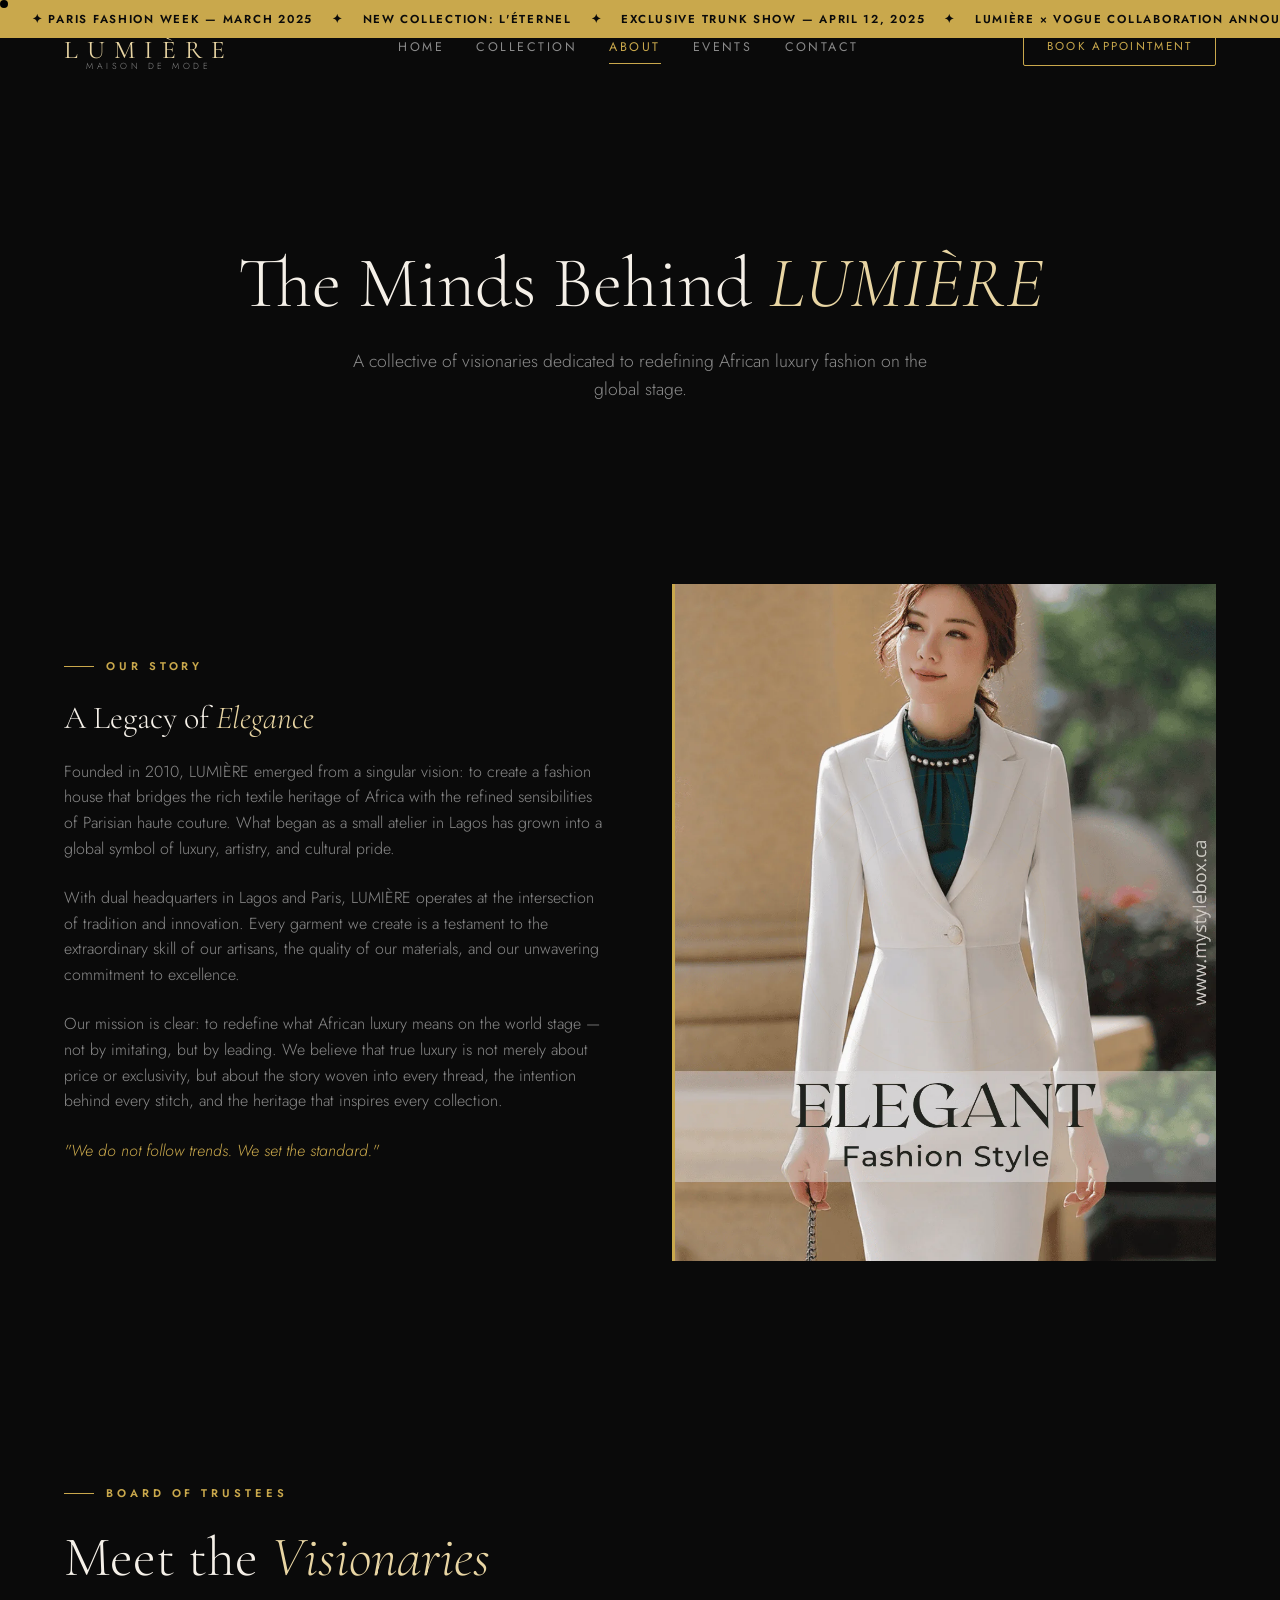
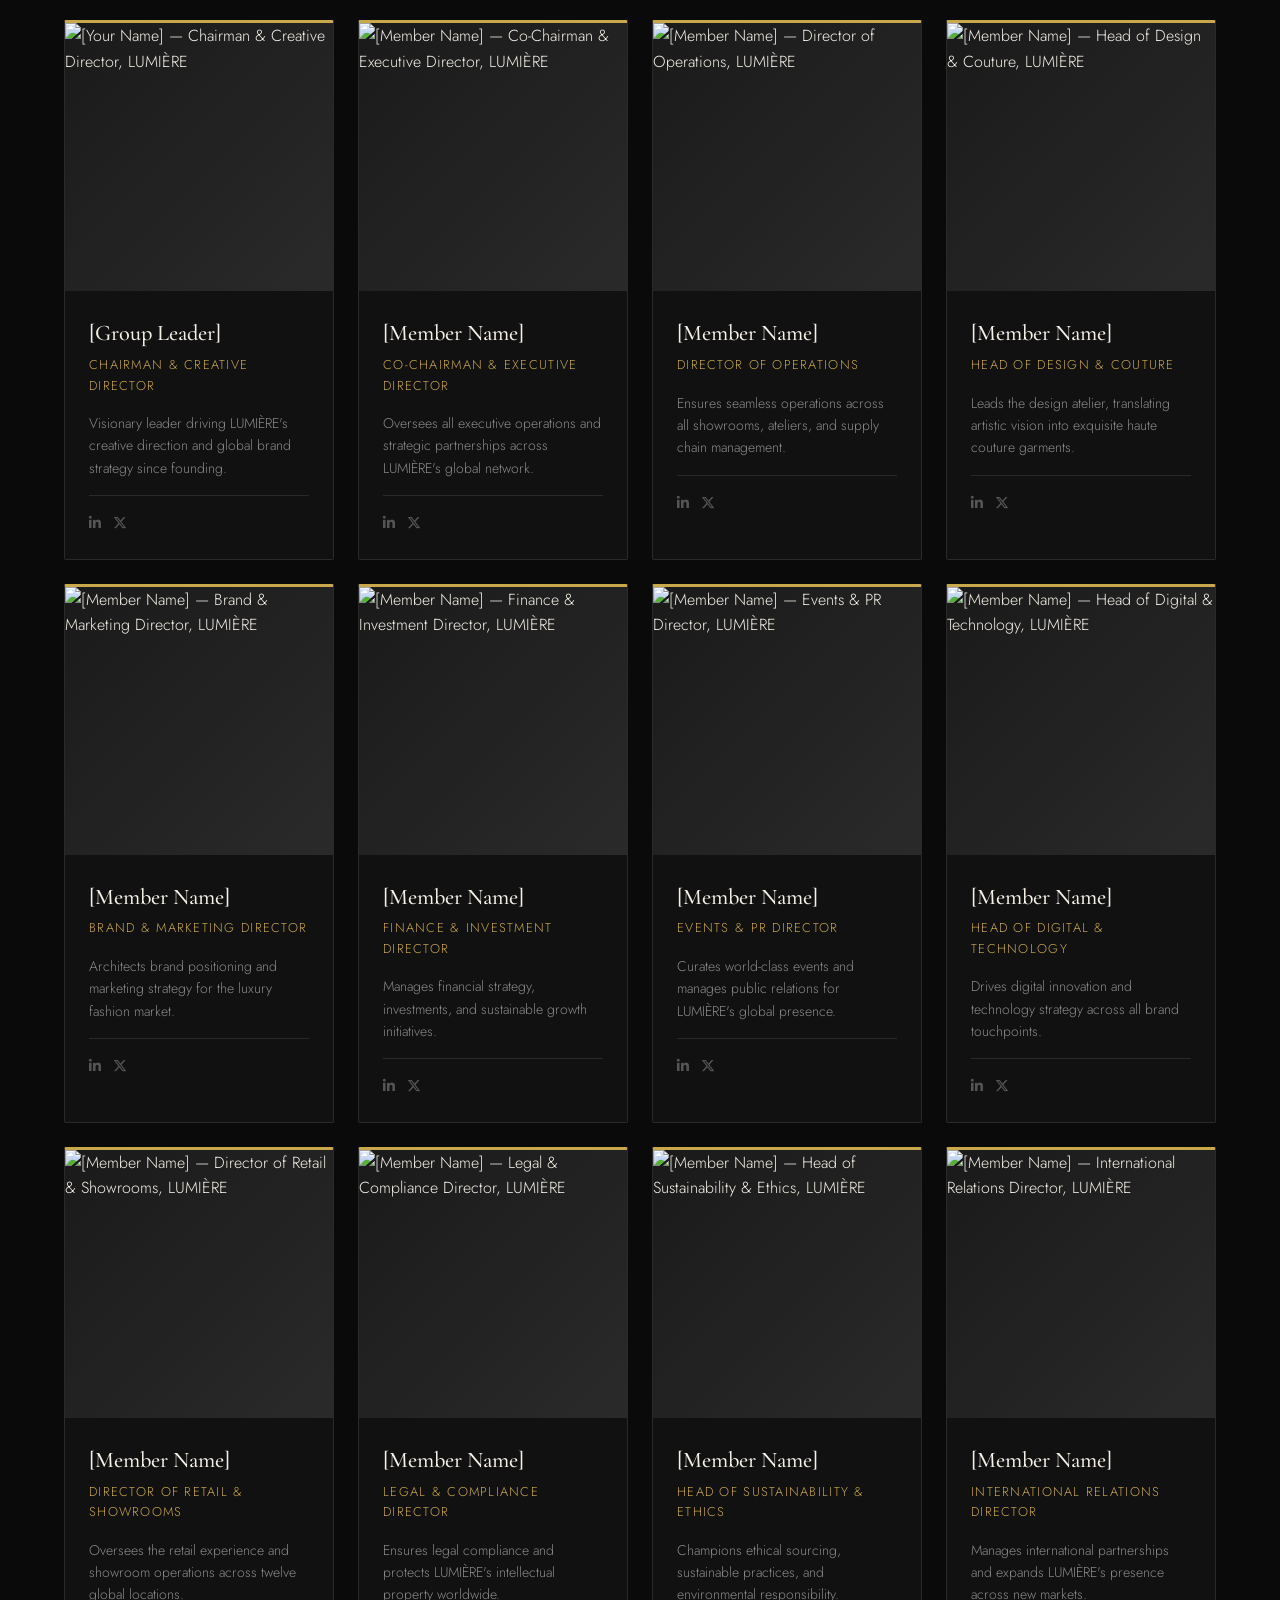
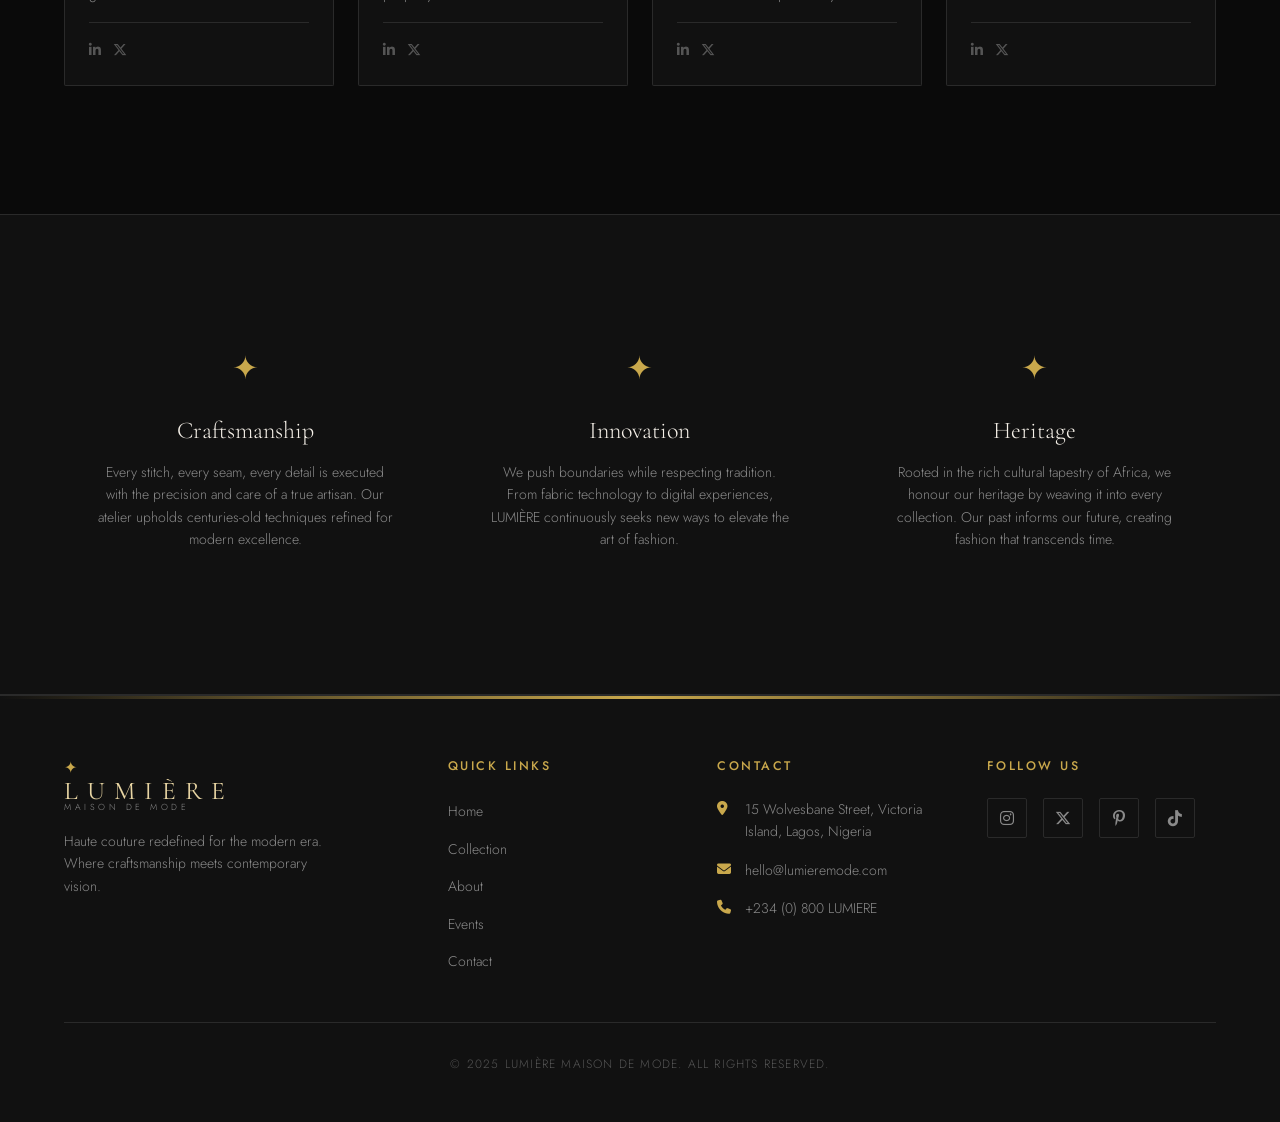
==== commit 234a92b3: "made changes to some images of the products" ====
--- a/about.html
+++ b/about.html
@@ -87,7 +87,7 @@
             <p style="color: var(--color-gold); font-style: italic;">"We do not follow trends. We set the standard."</p>
           </div>
           <div class="brand-story-decorative" style="height:auto;border-left:3px solid var(--color-gold);padding:0;">
-            <img src="https://images.unsplash.com/photo-1558618666-fcd25c85cd64?auto=format&fit=crop&w=800&q=85" alt="LUMIÈRE Atelier — Craftsmanship and Design" loading="lazy" style="width:100%;aspect-ratio:4/5;object-fit:cover;">
+            <img src="/images/elegance.webp" alt="LUMIÈRE Atelier — Craftsmanship and Design" loading="lazy" style="width:100%;aspect-ratio:4/5;object-fit:cover;">
           </div>
         </div>
       </div>
@@ -368,7 +368,7 @@
           <h4>Contact</h4>
           <div class="footer-contact-item">
             <i class="fa-solid fa-location-dot"></i>
-            <span>15 Adeola Odeku Street, Victoria Island, Lagos, Nigeria</span>
+            <span>15 Wolvesbane Street, Victoria Island, Lagos, Nigeria</span>
           </div>
           <div class="footer-contact-item">
             <i class="fa-solid fa-envelope"></i>
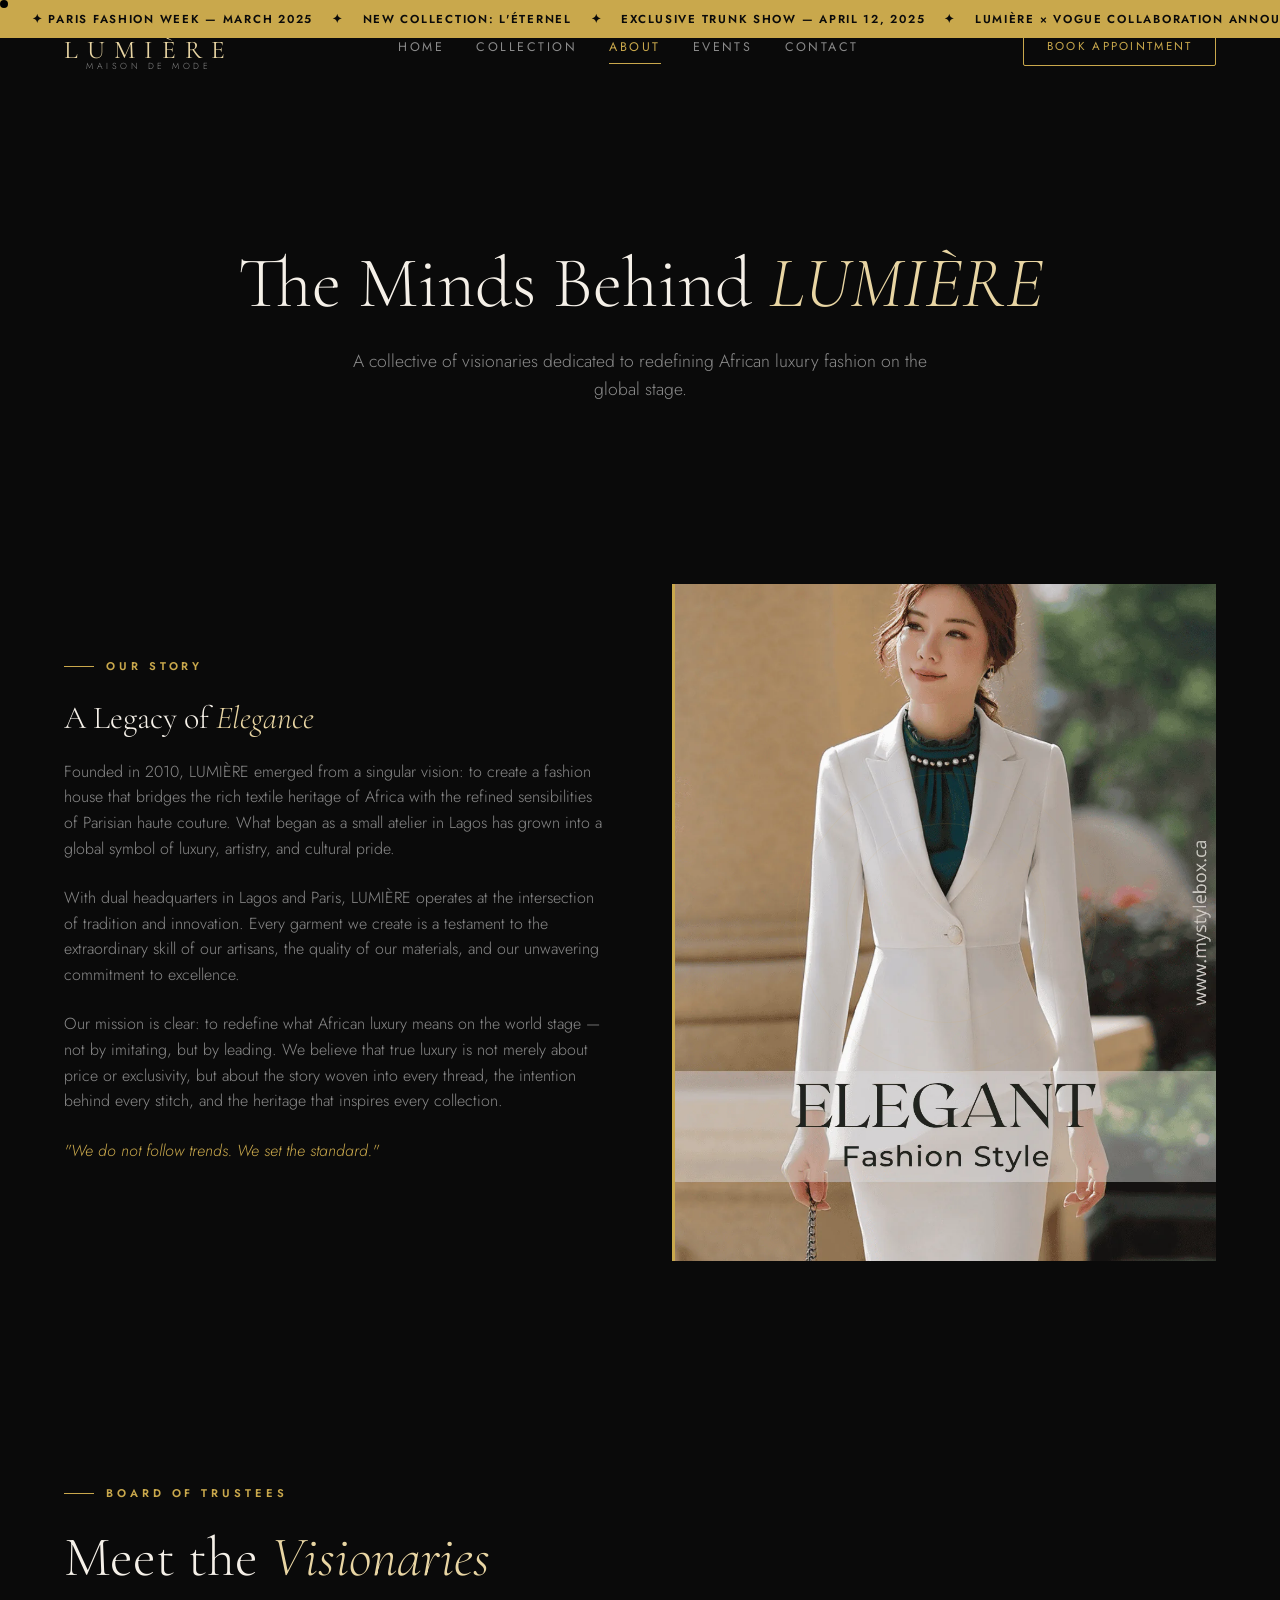
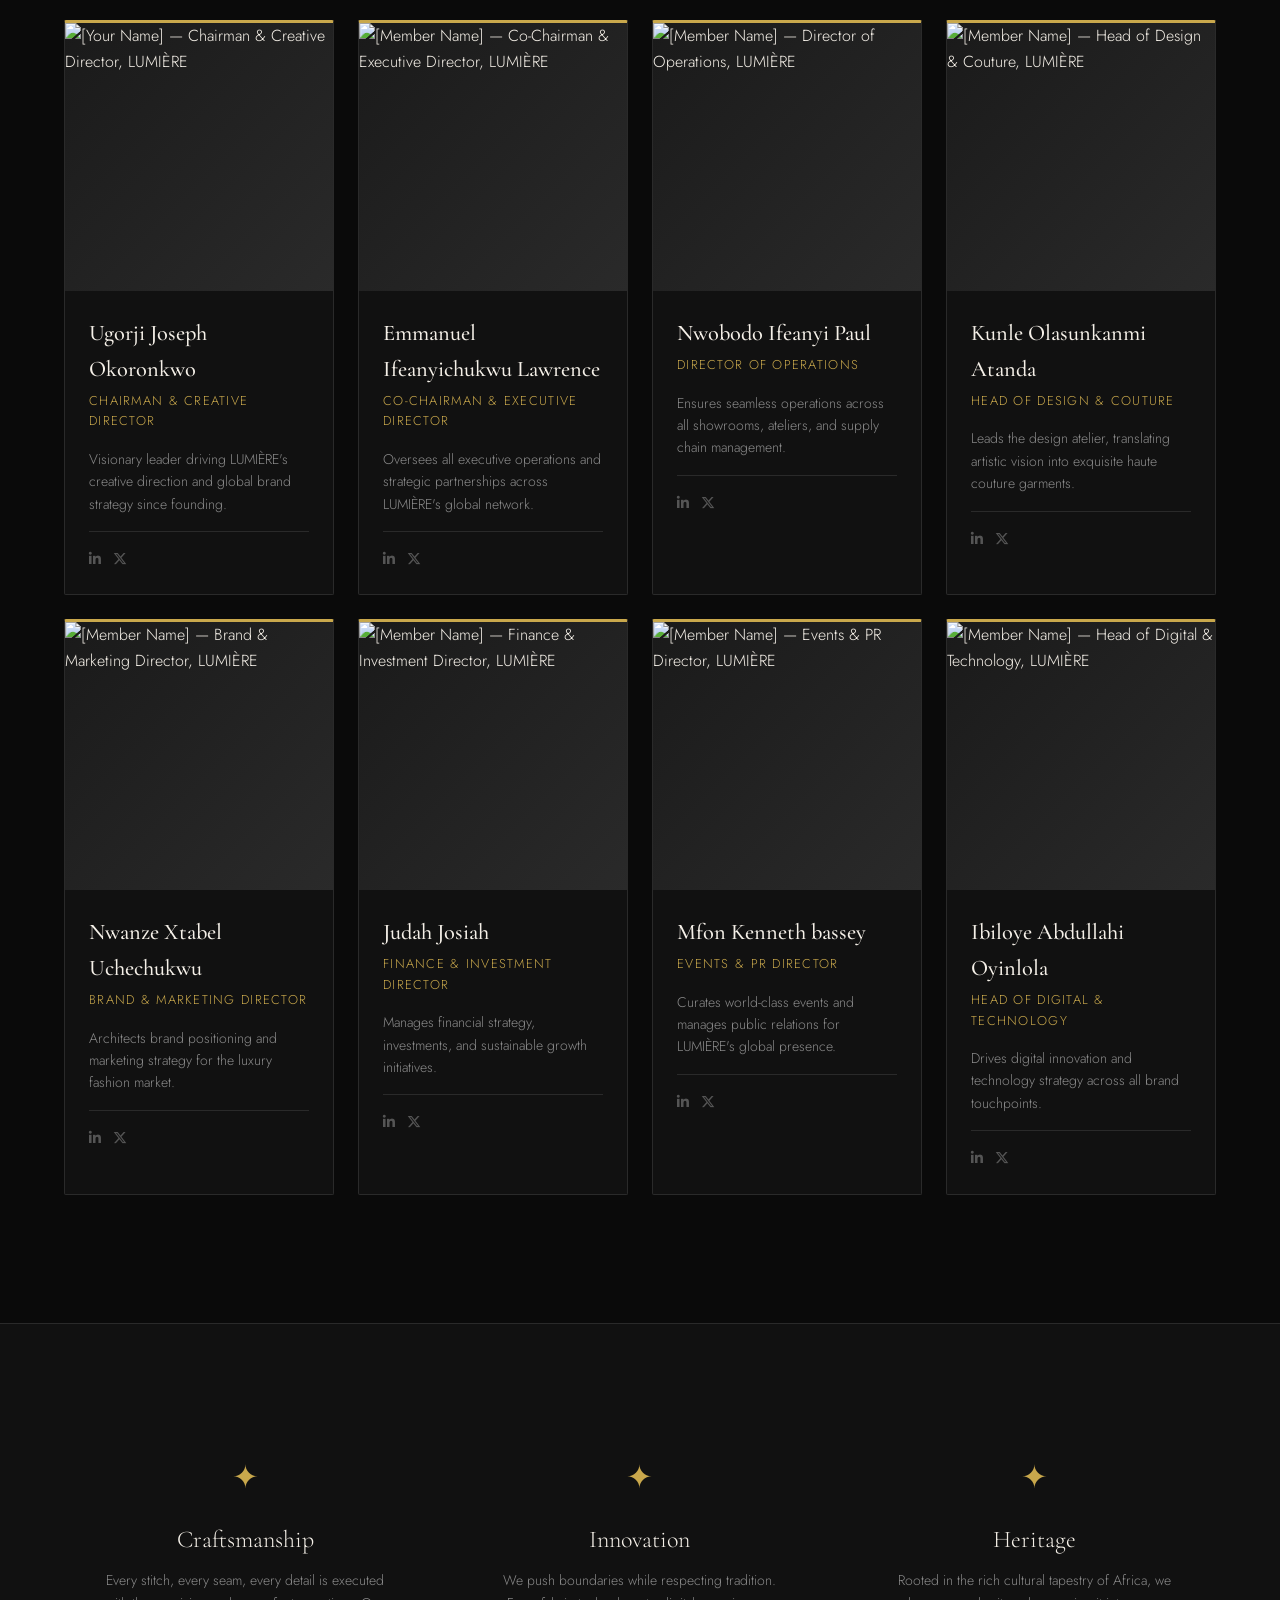
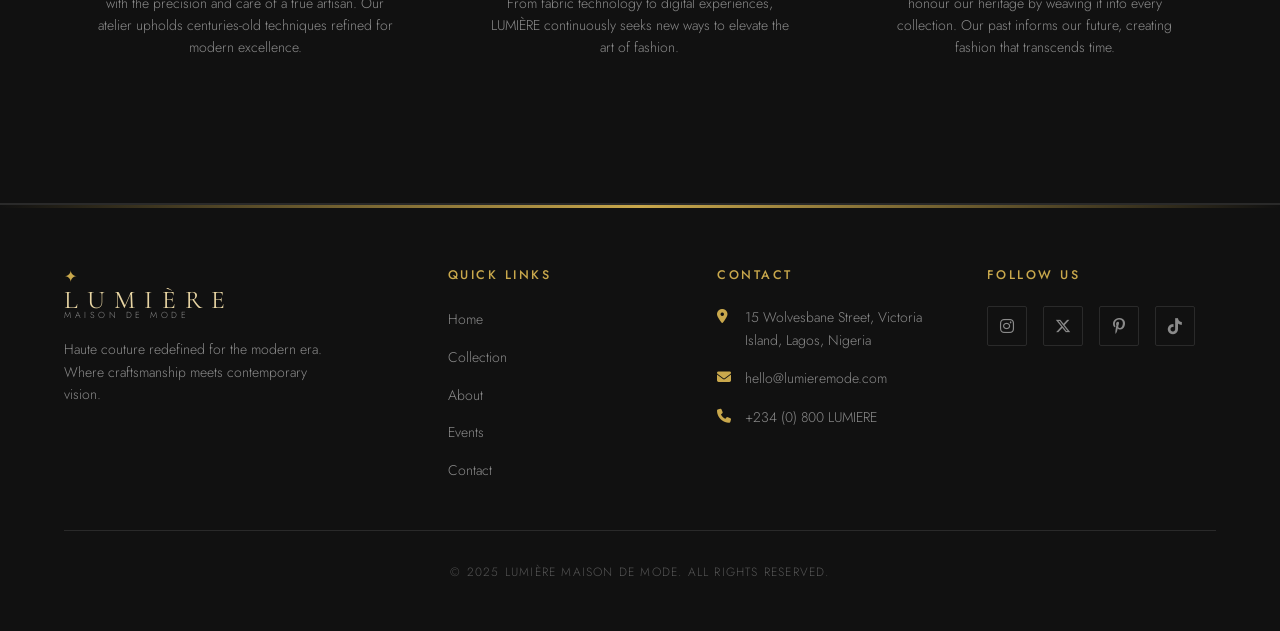
==== commit fd4405cc: "Update team member details and photos Updated member information and images for the team section." ====
--- a/about.html
+++ b/about.html
@@ -112,10 +112,10 @@
           <!-- Member 1 -->
           <div class="member-card reveal">
             <div class="member-photo">
-              <img src="https://images.unsplash.com/photo-1560250097-0b93528c311a?auto=format&fit=crop&w=500&q=85" alt="[Your Name] — Chairman & Creative Director, LUMIÈRE" loading="lazy" style="width:100%;height:100%;object-fit:cover;object-position:top center;">
-            </div>
-            <div class="member-info">
-              <div class="member-name">[Group Leader]</div>
+              <img src="https://res.cloudinary.com/dny7tqd0d/image/upload/v1774710457/Lumiere/joseph_u2svss.png" alt="[Your Name] — Chairman & Creative Director, LUMIÈRE" loading="lazy" style="width:100%;height:100%;object-fit:cover;object-position:top center;">
+            </div>
+            <div class="member-info">
+              <div class="member-name">Ugorji Joseph Okoronkwo</div>
               <div class="member-title">Chairman & Creative Director</div>
               <p class="member-bio">Visionary leader driving LUMIÈRE's creative direction and global brand strategy since founding.</p>
               <div class="member-divider"></div>
@@ -129,10 +129,10 @@
           <!-- Member 2 -->
           <div class="member-card reveal">
             <div class="member-photo">
-              <img src="https://images.unsplash.com/photo-1573496359142-b8d87734a5a2?auto=format&fit=crop&w=500&q=85" alt="[Member Name] — Co-Chairman & Executive Director, LUMIÈRE" loading="lazy" style="width:100%;height:100%;object-fit:cover;object-position:top center;">
-            </div>
-            <div class="member-info">
-              <div class="member-name">[Member Name]</div>
+              <img src="https://res.cloudinary.com/dny7tqd0d/image/upload/v1774710198/Lumiere/WhatsApp_Image_2026-03-28_at_3.14.31_PM_do6vt3.jpg" alt="[Member Name] — Co-Chairman & Executive Director, LUMIÈRE" loading="lazy" style="width:100%;height:100%;object-fit:cover;object-position:top center;">
+            </div>
+            <div class="member-info">
+              <div class="member-name">Emmanuel Ifeanyichukwu Lawrence</div>
               <div class="member-title">Co-Chairman & Executive Director</div>
               <p class="member-bio">Oversees all executive operations and strategic partnerships across LUMIÈRE's global network.</p>
               <div class="member-divider"></div>
@@ -146,10 +146,10 @@
           <!-- Member 3 -->
           <div class="member-card reveal">
             <div class="member-photo">
-              <img src="https://images.unsplash.com/photo-1472099645785-5658abf4ff4e?auto=format&fit=crop&w=500&q=85" alt="[Member Name] — Director of Operations, LUMIÈRE" loading="lazy" style="width:100%;height:100%;object-fit:cover;object-position:top center;">
-            </div>
-            <div class="member-info">
-              <div class="member-name">[Member Name]</div>
+              <img src="https://res.cloudinary.com/dny7tqd0d/image/upload/v1774712899/Lumiere/WhatsApp_Image_2026-03-28_at_4.45.35_PM_ssrh0e.jpg" alt="[Member Name] — Director of Operations, LUMIÈRE" loading="lazy" style="width:100%;height:100%;object-fit:cover;object-position:top center;">
+            </div>
+            <div class="member-info">
+              <div class="member-name">Nwobodo Ifeanyi Paul</div>
               <div class="member-title">Director of Operations</div>
               <p class="member-bio">Ensures seamless operations across all showrooms, ateliers, and supply chain management.</p>
               <div class="member-divider"></div>
@@ -163,10 +163,10 @@
           <!-- Member 4 -->
           <div class="member-card reveal">
             <div class="member-photo">
-              <img src="https://images.unsplash.com/photo-1580489944761-15a19d654956?auto=format&fit=crop&w=500&q=85" alt="[Member Name] — Head of Design & Couture, LUMIÈRE" loading="lazy" style="width:100%;height:100%;object-fit:cover;object-position:top center;">
-            </div>
-            <div class="member-info">
-              <div class="member-name">[Member Name]</div>
+              <img src="https://res.cloudinary.com/dny7tqd0d/image/upload/v1774714646/Lumiere/WhatsApp_Image_2026-03-28_at_5.13.17_PM_dbvpj0.jpg" alt="[Member Name] — Head of Design & Couture, LUMIÈRE" loading="lazy" style="width:100%;height:100%;object-fit:cover;object-position:top center;">
+            </div>
+            <div class="member-info">
+              <div class="member-name">Kunle Olasunkanmi Atanda</div>
               <div class="member-title">Head of Design & Couture</div>
               <p class="member-bio">Leads the design atelier, translating artistic vision into exquisite haute couture garments.</p>
               <div class="member-divider"></div>
@@ -180,10 +180,10 @@
           <!-- Member 5 -->
           <div class="member-card reveal">
             <div class="member-photo">
-              <img src="https://images.unsplash.com/photo-1598550874175-4d0ef436c909?auto=format&fit=crop&w=500&q=85" alt="[Member Name] — Brand & Marketing Director, LUMIÈRE" loading="lazy" style="width:100%;height:100%;object-fit:cover;object-position:top center;">
-            </div>
-            <div class="member-info">
-              <div class="member-name">[Member Name]</div>
+              <img src="https://res.cloudinary.com/dny7tqd0d/image/upload/v1774712954/Lumiere/WhatsApp_Image_2026-03-28_at_4.27.48_PM_zec5ix.jpg" alt="[Member Name] — Brand & Marketing Director, LUMIÈRE" loading="lazy" style="width:100%;height:100%;object-fit:cover;object-position:top center;">
+            </div>
+            <div class="member-info">
+              <div class="member-name">Nwanze Xtabel Uchechukwu</div>
               <div class="member-title">Brand & Marketing Director</div>
               <p class="member-bio">Architects brand positioning and marketing strategy for the luxury fashion market.</p>
               <div class="member-divider"></div>
@@ -197,10 +197,10 @@
           <!-- Member 6 -->
           <div class="member-card reveal">
             <div class="member-photo">
-              <img src="https://images.unsplash.com/photo-1519085360753-af0119f7cbe7?auto=format&fit=crop&w=500&q=85" alt="[Member Name] — Finance & Investment Director, LUMIÈRE" loading="lazy" style="width:100%;height:100%;object-fit:cover;object-position:top center;">
-            </div>
-            <div class="member-info">
-              <div class="member-name">[Member Name]</div>
+              <img src="https://res.cloudinary.com/dny7tqd0d/image/upload/v1774714646/Lumiere/WhatsApp_Image_2026-03-08_at_9.18.49_PM_ct4hi9.jpg" alt="[Member Name] — Finance & Investment Director, LUMIÈRE" loading="lazy" style="width:100%;height:100%;object-fit:cover;object-position:top center;">
+            </div>
+            <div class="member-info">
+              <div class="member-name">Judah Josiah</div>
               <div class="member-title">Finance & Investment Director</div>
               <p class="member-bio">Manages financial strategy, investments, and sustainable growth initiatives.</p>
               <div class="member-divider"></div>
@@ -214,10 +214,10 @@
           <!-- Member 7 -->
           <div class="member-card reveal">
             <div class="member-photo">
-              <img src="https://images.unsplash.com/photo-1614644147798-f8c0fc9da7f6?auto=format&fit=crop&w=500&q=85" alt="[Member Name] — Events & PR Director, LUMIÈRE" loading="lazy" style="width:100%;height:100%;object-fit:cover;object-position:top center;">
-            </div>
-            <div class="member-info">
-              <div class="member-name">[Member Name]</div>
+              <img src="https://res.cloudinary.com/dny7tqd0d/image/upload/v1774710198/Lumiere/WhatsApp_Image_2026-03-28_at_3.34.41_PM_h7syqe.jpg" alt="[Member Name] — Events & PR Director, LUMIÈRE" loading="lazy" style="width:100%;height:100%;object-fit:cover;object-position:top center;">
+            </div>
+            <div class="member-info">
+              <div class="member-name">Mfon Kenneth bassey</div>
               <div class="member-title">Events & PR Director</div>
               <p class="member-bio">Curates world-class events and manages public relations for LUMIÈRE's global presence.</p>
               <div class="member-divider"></div>
@@ -234,77 +234,9 @@
               <img src="https://images.unsplash.com/photo-1500648767791-00dcc994a43e?auto=format&fit=crop&w=500&q=85" alt="[Member Name] — Head of Digital & Technology, LUMIÈRE" loading="lazy" style="width:100%;height:100%;object-fit:cover;object-position:top center;">
             </div>
             <div class="member-info">
-              <div class="member-name">[Member Name]</div>
+              <div class="member-name">Ibiloye Abdullahi Oyinlola</div>
               <div class="member-title">Head of Digital & Technology</div>
               <p class="member-bio">Drives digital innovation and technology strategy across all brand touchpoints.</p>
-              <div class="member-divider"></div>
-              <div class="member-social">
-                <a href="#" aria-label="LinkedIn"><i class="fa-brands fa-linkedin-in"></i></a>
-                <a href="#" aria-label="Twitter"><i class="fa-brands fa-x-twitter"></i></a>
-              </div>
-            </div>
-          </div>
-
-          <!-- Member 9 -->
-          <div class="member-card reveal">
-            <div class="member-photo">
-              <img src="https://images.unsplash.com/photo-1607746882042-944635dfe10e?auto=format&fit=crop&w=500&q=85" alt="[Member Name] — Director of Retail & Showrooms, LUMIÈRE" loading="lazy" style="width:100%;height:100%;object-fit:cover;object-position:top center;">
-            </div>
-            <div class="member-info">
-              <div class="member-name">[Member Name]</div>
-              <div class="member-title">Director of Retail & Showrooms</div>
-              <p class="member-bio">Oversees the retail experience and showroom operations across twelve global locations.</p>
-              <div class="member-divider"></div>
-              <div class="member-social">
-                <a href="#" aria-label="LinkedIn"><i class="fa-brands fa-linkedin-in"></i></a>
-                <a href="#" aria-label="Twitter"><i class="fa-brands fa-x-twitter"></i></a>
-              </div>
-            </div>
-          </div>
-
-          <!-- Member 10 -->
-          <div class="member-card reveal">
-            <div class="member-photo">
-              <img src="https://images.unsplash.com/photo-1506794778202-cad84cf45f1d?auto=format&fit=crop&w=500&q=85" alt="[Member Name] — Legal & Compliance Director, LUMIÈRE" loading="lazy" style="width:100%;height:100%;object-fit:cover;object-position:top center;">
-            </div>
-            <div class="member-info">
-              <div class="member-name">[Member Name]</div>
-              <div class="member-title">Legal & Compliance Director</div>
-              <p class="member-bio">Ensures legal compliance and protects LUMIÈRE's intellectual property worldwide.</p>
-              <div class="member-divider"></div>
-              <div class="member-social">
-                <a href="#" aria-label="LinkedIn"><i class="fa-brands fa-linkedin-in"></i></a>
-                <a href="#" aria-label="Twitter"><i class="fa-brands fa-x-twitter"></i></a>
-              </div>
-            </div>
-          </div>
-
-          <!-- Member 11 -->
-          <div class="member-card reveal">
-            <div class="member-photo">
-              <img src="https://images.unsplash.com/photo-1567532939604-b6b5b0db2604?auto=format&fit=crop&w=500&q=85" alt="[Member Name] — Head of Sustainability & Ethics, LUMIÈRE" loading="lazy" style="width:100%;height:100%;object-fit:cover;object-position:top center;">
-            </div>
-            <div class="member-info">
-              <div class="member-name">[Member Name]</div>
-              <div class="member-title">Head of Sustainability & Ethics</div>
-              <p class="member-bio">Champions ethical sourcing, sustainable practices, and environmental responsibility.</p>
-              <div class="member-divider"></div>
-              <div class="member-social">
-                <a href="#" aria-label="LinkedIn"><i class="fa-brands fa-linkedin-in"></i></a>
-                <a href="#" aria-label="Twitter"><i class="fa-brands fa-x-twitter"></i></a>
-              </div>
-            </div>
-          </div>
-
-          <!-- Member 12 -->
-          <div class="member-card reveal">
-            <div class="member-photo">
-              <img src="https://images.unsplash.com/photo-1504257432389-52343af06ae3?auto=format&fit=crop&w=500&q=85" alt="[Member Name] — International Relations Director, LUMIÈRE" loading="lazy" style="width:100%;height:100%;object-fit:cover;object-position:top center;">
-            </div>
-            <div class="member-info">
-              <div class="member-name">[Member Name]</div>
-              <div class="member-title">International Relations Director</div>
-              <p class="member-bio">Manages international partnerships and expands LUMIÈRE's presence across new markets.</p>
               <div class="member-divider"></div>
               <div class="member-social">
                 <a href="#" aria-label="LinkedIn"><i class="fa-brands fa-linkedin-in"></i></a>
